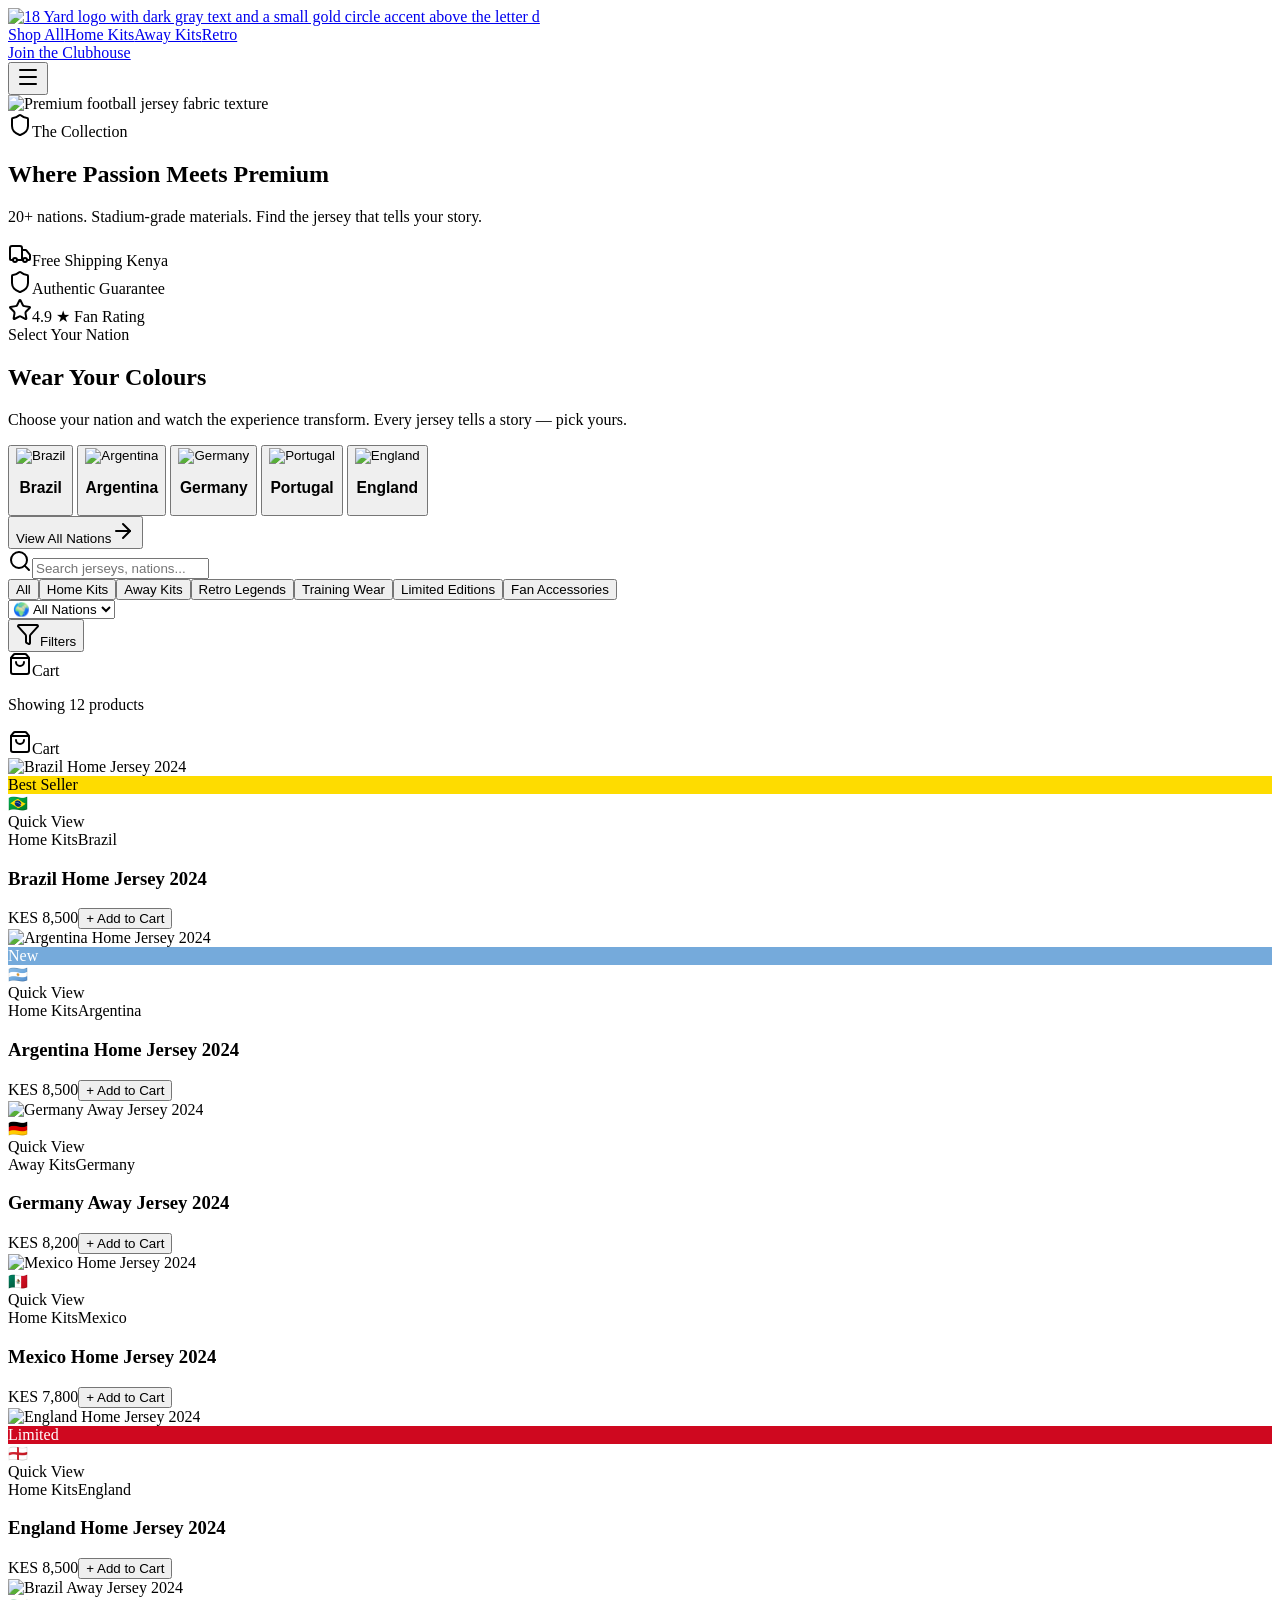
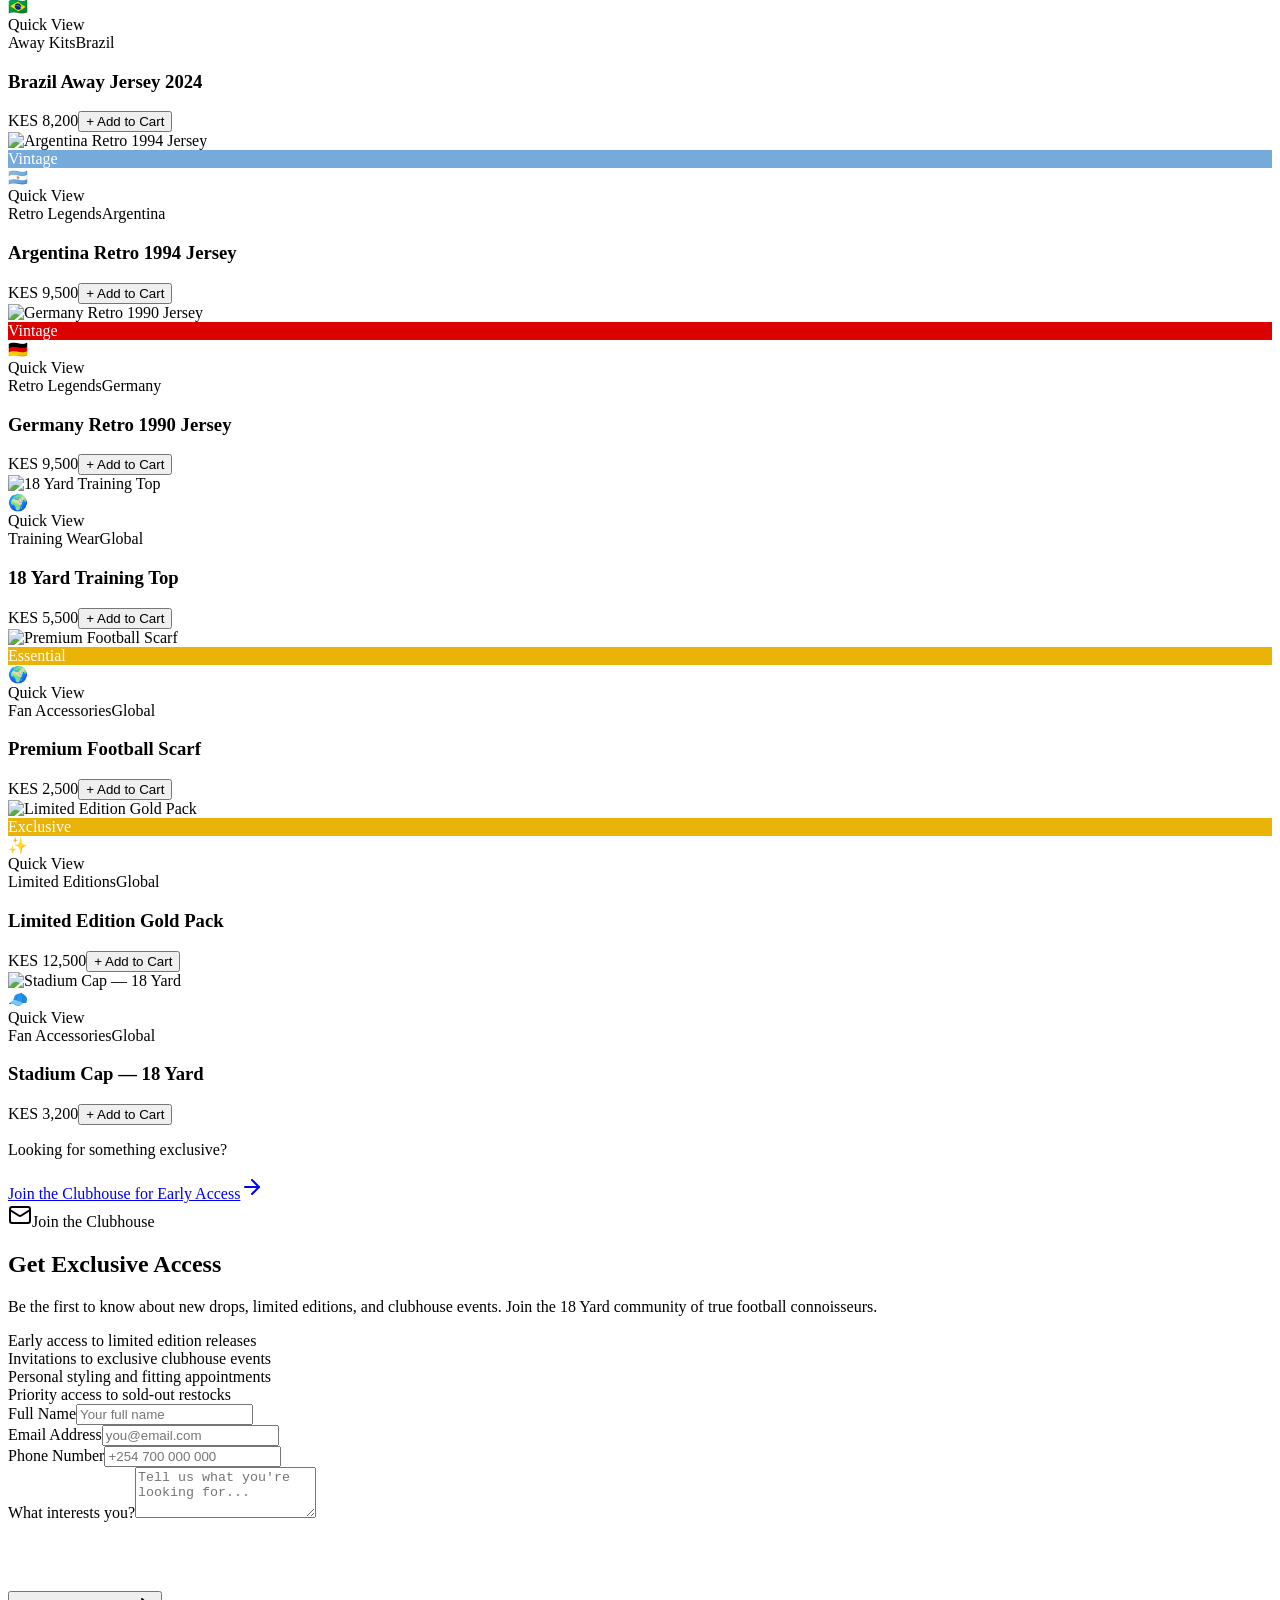
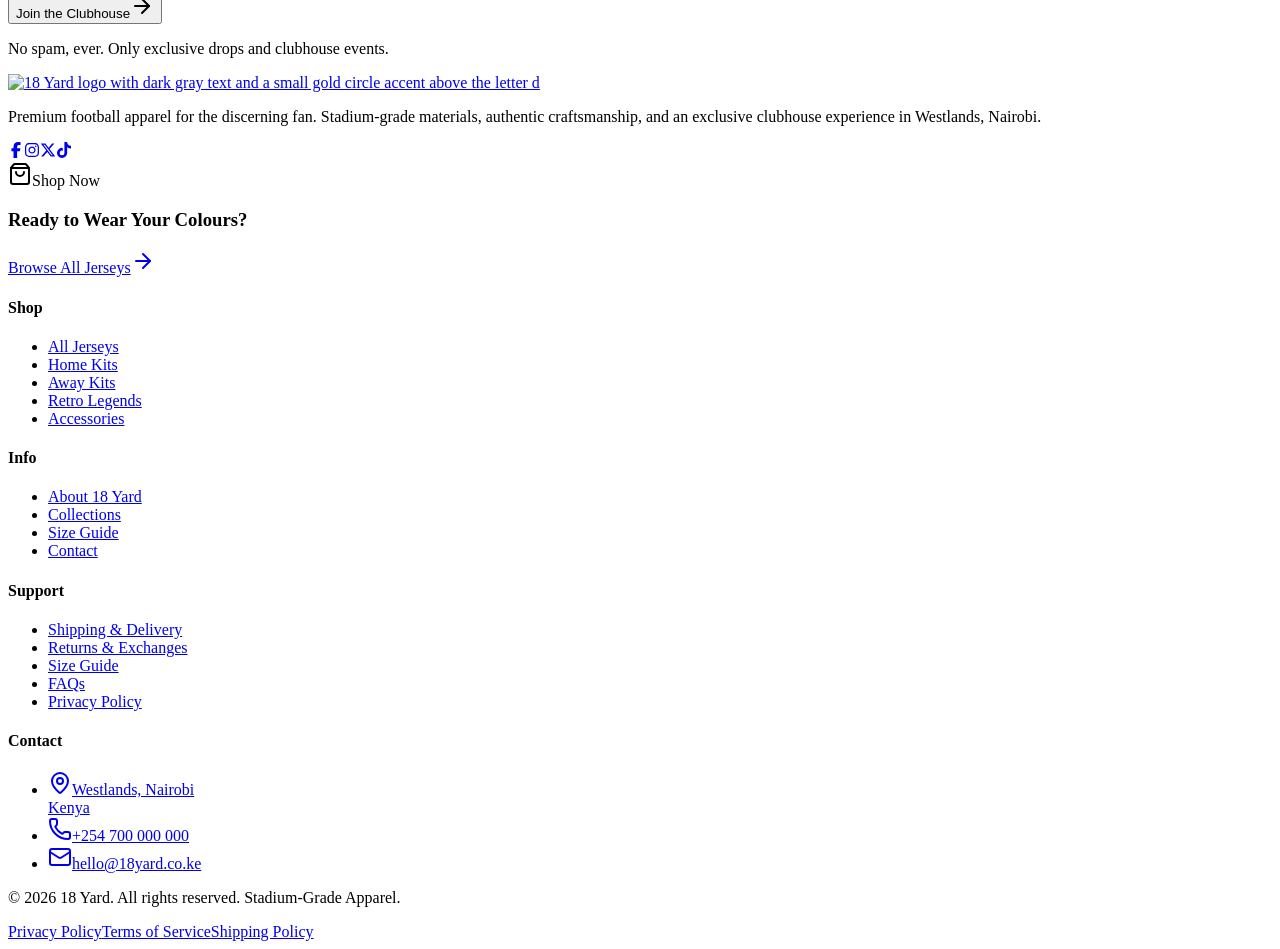
==== 18yard/index.html @ 5a06c88f "Add files via upload" ====
<!DOCTYPE html>
<!-- saved from url=(0047)file:///C:/Users/go.p/Desktop/18yard/index.html -->
<html lang="en"><head><meta http-equiv="Content-Type" content="text/html; charset=UTF-8"><style>body {transition: opacity ease-in 0.2s; } 
body[unresolved] {opacity: 0; display: block; overflow: hidden; position: relative; } 
</style><meta name="viewport" content="width=device-width, initial-scale=1"><link rel="preload" as="image" href="./index_files/6bbcdf45-5d73-416a-b5ce-8cee2daabaf9.jpg"><link rel="preload" as="image" href="./index_files/2212473849.jpg"><link rel="preload" as="image" href="./index_files/2190006083.jpg"><link rel="preload" as="image" href="./index_files/2210543063.jpg"><link rel="preload" as="image" href="./index_files/147248012.jpg"><link rel="preload" as="image" href="./index_files/2275406633.jpg"><link rel="preload" as="image" href="./index_files/2190006083(1).jpg"><link rel="preload" as="image" href="./index_files/2210543063(1).jpg"><link rel="preload" as="image" href="./index_files/147248012(1).jpg"><link rel="preload" as="image" href="./index_files/2275406633(1).jpg"><link rel="preload" as="image" href="./index_files/2205110548.jpg"><link rel="preload" as="image" href="./index_files/2212473849(1).jpg"><link rel="preload" as="image" href="./index_files/2224449430.jpg"><link rel="preload" as="image" href="./index_files/2196752118.jpg"><title>18 Yard — Premium Football Jerseys &amp; Apparel Store</title><meta name="description" content="Shop premium football jerseys from 20+ nations at 18 Yard. Stadium-grade materials, authentic craftsmanship. Home kits, away kits, retro legends, and limited editions."><link rel="preconnect" href="https://fonts.googleapis.com/"><link rel="preconnect" href="https://fonts.gstatic.com/" crossorigin="anonymous"><link rel="icon" type="image/jpeg" href="https://assets.ls-assets.com/uploads/d1596f6d-cf73-41df-8335-5d1502727ff8/6bbcdf45-5d73-416a-b5ce-8cee2daabaf9.jpg?w=160"><link rel="modulepreload" href="https://18-yard.share.landingsite.dev/assets/manifest-e312be80.js"><link rel="modulepreload" href="https://18-yard.share.landingsite.dev/assets/entry.client-mpaM9vh6.js"><link rel="modulepreload" href="https://18-yard.share.landingsite.dev/assets/jsx-runtime-BFnmFciN.js"><link rel="modulepreload" href="https://18-yard.share.landingsite.dev/assets/root-DKfDAIQO.js"><link rel="modulepreload" href="https://18-yard.share.landingsite.dev/assets/x-NcOBHvaT.js"><link rel="modulepreload" href="https://18-yard.share.landingsite.dev/assets/_index-CpiCNZqg.js"><link rel="stylesheet" href="./index_files/root-H63g0YnJ.css"><link rel="stylesheet" href="./index_files/css2"><script id="cf-turnstile-script" src="./index_files/api.js.download" defer="" async=""></script></head><body><div class="flex min-h-screen flex-col"><header class="sticky top-0 z-50 w-full bg-rich-black/90 backdrop-blur-xl border-b border-white/5"><div class="container flex items-center justify-between h-16 lg:h-20"><a class="shrink-0" href="https://18-yard.share.landingsite.dev/" data-discover="true"><img src="./index_files/6bbcdf45-5d73-416a-b5ce-8cee2daabaf9.jpg" alt="18 Yard logo with dark gray text and a small gold circle accent above the letter d" class="h-14 lg:h-16 w-auto invert" style="mix-blend-mode:screen"></a><nav class="hidden lg:flex items-center gap-8"><a href="https://18-yard.share.landingsite.dev/#products" class="text-sm font-medium text-white/70 hover:text-gold transition-colors duration-300 tracking-wide uppercase">Shop All</a><a href="https://18-yard.share.landingsite.dev/#products" class="text-sm font-medium text-white/70 hover:text-gold transition-colors duration-300 tracking-wide uppercase">Home Kits</a><a href="https://18-yard.share.landingsite.dev/#products" class="text-sm font-medium text-white/70 hover:text-gold transition-colors duration-300 tracking-wide uppercase">Away Kits</a><a href="https://18-yard.share.landingsite.dev/#products" class="text-sm font-medium text-white/70 hover:text-gold transition-colors duration-300 tracking-wide uppercase">Retro</a></nav><div class="hidden lg:flex items-center gap-4"><a href="https://18-yard.share.landingsite.dev/#contact" class="inline-flex items-center gap-2 bg-gold hover:bg-gold-light text-rich-black font-bold text-sm px-5 py-2.5 rounded-lg transition-all duration-300 hover:scale-105 uppercase tracking-wider">Join the Clubhouse</a></div><button class="lg:hidden text-white p-2" aria-label="Toggle menu"><svg xmlns="http://www.w3.org/2000/svg" width="24" height="24" viewBox="0 0 24 24" fill="none" stroke="currentColor" stroke-width="2" stroke-linecap="round" stroke-linejoin="round" class="lucide lucide-menu w-6 h-6" aria-hidden="true"><path d="M4 5h16"></path><path d="M4 12h16"></path><path d="M4 19h16"></path></svg></button></div></header><main class="flex-1"><div class="bg-rich-black"><section class="relative py-20 sm:py-28 overflow-hidden"><div class="absolute inset-0 z-0"><img src="./index_files/2212473849.jpg" alt="Premium football jersey fabric texture" class="w-full h-full object-cover"><div class="absolute inset-0 bg-gradient-to-b from-rich-black/95 via-rich-black/70 to-rich-black z-10"></div><div class="absolute top-1/2 left-1/2 -translate-x-1/2 -translate-y-1/2 w-[600px] h-[300px] bg-gold/5 blur-[120px] rounded-full z-10"></div></div><div class="container relative z-20 text-center"><div class="inline-flex items-center gap-2 bg-white/5 border border-gold/30 rounded-full px-4 py-2 mb-6 animate-glow"><svg xmlns="http://www.w3.org/2000/svg" width="24" height="24" viewBox="0 0 24 24" fill="none" stroke="currentColor" stroke-width="2" stroke-linecap="round" stroke-linejoin="round" class="lucide lucide-shield w-4 h-4 text-gold" aria-hidden="true"><path d="M20 13c0 5-3.5 7.5-7.66 8.95a1 1 0 0 1-.67-.01C7.5 20.5 4 18 4 13V6a1 1 0 0 1 1-1c2 0 4.5-1.2 6.24-2.72a1.17 1.17 0 0 1 1.52 0C14.51 3.81 17 5 19 5a1 1 0 0 1 1 1z"></path></svg><span class="text-xs font-medium text-gold uppercase tracking-[0.2em]">The Collection</span></div>

<b><h1 class="font-heading text-5xl sm:text-6xl md:text-7xl lg:text-8xl text-white leading-[0.9] uppercase mb-6">Where Passion Meets <span class="text-gradient-gold">Premium</span></h1></b>


<p class="text-white/50 text-lg max-w-xl mx-auto mb-4 leading-relaxed">20+ nations. Stadium-grade materials. Find the jersey that tells your story.</p><div class="flex flex-wrap justify-center gap-6 mt-8 pt-6 border-t border-white/10"><div class="flex items-center gap-2"><svg xmlns="http://www.w3.org/2000/svg" width="24" height="24" viewBox="0 0 24 24" fill="none" stroke="currentColor" stroke-width="2" stroke-linecap="round" stroke-linejoin="round" class="lucide lucide-truck w-4 h-4 text-gold" aria-hidden="true"><path d="M14 18V6a2 2 0 0 0-2-2H4a2 2 0 0 0-2 2v11a1 1 0 0 0 1 1h2"></path><path d="M15 18H9"></path><path d="M19 18h2a1 1 0 0 0 1-1v-3.65a1 1 0 0 0-.22-.624l-3.48-4.35A1 1 0 0 0 17.52 8H14"></path><circle cx="17" cy="18" r="2"></circle><circle cx="7" cy="18" r="2"></circle></svg><span class="text-sm text-white/40">Free Shipping Kenya</span></div><div class="flex items-center gap-2"><svg xmlns="http://www.w3.org/2000/svg" width="24" height="24" viewBox="0 0 24 24" fill="none" stroke="currentColor" stroke-width="2" stroke-linecap="round" stroke-linejoin="round" class="lucide lucide-shield w-4 h-4 text-gold" aria-hidden="true"><path d="M20 13c0 5-3.5 7.5-7.66 8.95a1 1 0 0 1-.67-.01C7.5 20.5 4 18 4 13V6a1 1 0 0 1 1-1c2 0 4.5-1.2 6.24-2.72a1.17 1.17 0 0 1 1.52 0C14.51 3.81 17 5 19 5a1 1 0 0 1 1 1z"></path></svg><span class="text-sm text-white/40">Authentic Guarantee</span></div><div class="flex items-center gap-2"><svg xmlns="http://www.w3.org/2000/svg" width="24" height="24" viewBox="0 0 24 24" fill="none" stroke="currentColor" stroke-width="2" stroke-linecap="round" stroke-linejoin="round" class="lucide lucide-star w-4 h-4 text-gold" aria-hidden="true"><path d="M11.525 2.295a.53.53 0 0 1 .95 0l2.31 4.679a2.123 2.123 0 0 0 1.595 1.16l5.166.756a.53.53 0 0 1 .294.904l-3.736 3.638a2.123 2.123 0 0 0-.611 1.878l.882 5.14a.53.53 0 0 1-.771.56l-4.618-2.428a2.122 2.122 0 0 0-1.973 0L6.396 21.01a.53.53 0 0 1-.77-.56l.881-5.139a2.122 2.122 0 0 0-.611-1.879L2.16 9.795a.53.53 0 0 1 .294-.906l5.165-.755a2.122 2.122 0 0 0 1.597-1.16z"></path></svg><span class="text-sm text-white/40">4.9 ★ Fan Rating</span></div></div></div></section><section class="relative py-20 sm:py-24 overflow-hidden"><div class="absolute top-1/2 left-1/2 -translate-x-1/2 -translate-y-1/2 w-[600px] h-[400px] bg-gold/3 blur-[140px] rounded-full pointer-events-none"></div><div class="container relative z-10"><div class="text-center max-w-2xl mx-auto mb-14"><div class="inline-flex items-center gap-2 bg-white/5 border border-gold/20 rounded-full px-4 py-1.5 mb-6"><span class="text-xs font-medium text-gold uppercase tracking-[0.2em]">Select Your Nation</span></div>

<b><h2 class="font-heading text-4xl sm:text-5xl md:text-6xl text-white uppercase mb-4 leading-[0.95]">Wear Your <span class="text-gradient-gold">Colours</span></h2></b>

<p class="text-white/50 text-lg leading-relaxed">Choose your nation and watch the experience transform. Every jersey tells a story — pick yours.</p></div>

<div class="grid grid-cols-2 sm:grid-cols-3 lg:grid-cols-5 gap-4 md:gap-6">

<!-- Example for Brazil (Repeat this pattern for the others) -->
<button class="group relative glass-card glass-card-hover p-6 md:p-8 text-center cursor-pointer overflow-hidden">
    <div class="absolute top-0 left-0 right-0 h-1.5 transition-all duration-500" style="background-color:#058700"></div>
    <div class="mb-4 flex justify-center">
        <!-- Using the reliable Flagpedia source -->
        <img src="https://flagcdn.com/w160/br.png" alt="Brazil" class="h-12 w-16 object-cover rounded shadow-md transition-transform duration-500 group-hover:scale-110">
    </div>
    <h3 class="font-heading text-2xl md:text-3xl text-white uppercase tracking-wider mb-1">Brazil</h3>
    <div class="w-2 h-2 rounded-full mx-auto transition-all duration-500 group-hover:scale-150" style="background-color:#058700"></div>
</button>

<!-- Example for Argentina -->
<button class="group relative glass-card glass-card-hover p-6 md:p-8 text-center cursor-pointer overflow-hidden">
    <div class="absolute top-0 left-0 right-0 h-1.5 transition-all duration-500" style="background-color:#75AADB"></div>
    <div class="mb-4 flex justify-center">
        <img src="https://flagcdn.com/w160/ar.png" alt="Argentina" class="h-12 w-16 object-cover rounded shadow-md transition-transform duration-500 group-hover:scale-110">
    </div>
    <h3 class="font-heading text-2xl md:text-3xl text-white uppercase tracking-wider mb-1">Argentina</h3>
    <div class="w-2 h-2 rounded-full mx-auto transition-all duration-500 group-hover:scale-150" style="background-color:#75AADB"></div>
</button>

<!-- Example for Germany -->
<button class="group relative glass-card glass-card-hover p-6 md:p-8 text-center cursor-pointer overflow-hidden">
    <div class="absolute top-0 left-0 right-0 h-1.5 transition-all duration-500" style="background-color:#ddce00"></div>
    <div class="mb-4 flex justify-center">
        <img src="https://flagcdn.com/w160/de.png" alt="Germany" class="h-12 w-16 object-cover rounded shadow-md transition-transform duration-500 group-hover:scale-110">
    </div>
    <h3 class="font-heading text-2xl md:text-3xl text-white uppercase tracking-wider mb-1">Germany</h3>
    <div class="w-2 h-2 rounded-full mx-auto transition-all duration-500 group-hover:scale-150" style="background-color:#ddce00"></div>
</button>

<!-- Example for Portugal -->
<button class="group relative glass-card glass-card-hover p-6 md:p-8 text-center cursor-pointer overflow-hidden">
    <div class="absolute top-0 left-0 right-0 h-1.5 transition-all duration-500" style="background-color:#DD0000"></div>
    <div class="mb-4 flex justify-center">
        <img src="https://flagcdn.com/w160/pt.png" alt="Portugal" class="h-12 w-16 object-cover rounded shadow-md transition-transform duration-500 group-hover:scale-110">
    </div>
    <h3 class="font-heading text-2xl md:text-3xl text-white uppercase tracking-wider mb-1">Portugal</h3>
    <div class="w-2 h-2 rounded-full mx-auto transition-all duration-500 group-hover:scale-150" style="background-color:#DD0000"></div>
</button>

<!-- Example for England -->
<button class="group relative glass-card glass-card-hover p-6 md:p-8 text-center cursor-pointer overflow-hidden">
    <div class="absolute top-0 left-0 right-0 h-1.5 transition-all duration-500" style="background-color:#010378"></div>
    <div class="mb-4 flex justify-center">
        <img src="https://flagcdn.com/w160/gb.png" alt="England" class="h-12 w-16 object-cover rounded shadow-md transition-transform duration-500 group-hover:scale-110">
    </div>
    <h3 class="font-heading text-2xl md:text-3xl text-white uppercase tracking-wider mb-1">England</h3>
    <div class="w-2 h-2 rounded-full mx-auto transition-all duration-500 group-hover:scale-150" style="background-color:#010378"></div>
</button>


</div><div class="text-center mt-10">

<button class="inline-flex items-center gap-2 text-gold hover:text-gold-light font-semibold text-sm uppercase tracking-wider transition-colors duration-300 group">View All Nations<svg xmlns="http://www.w3.org/2000/svg" width="24" height="24" viewBox="0 0 24 24" fill="none" stroke="currentColor" stroke-width="2" stroke-linecap="round" stroke-linejoin="round" class="lucide lucide-arrow-right w-4 h-4 transition-transform duration-300 group-hover:translate-x-1" aria-hidden="true">
<path d="M5 12h14">


</path><path d="m12 5 7 7-7 7"></path></svg></button></div></div></section><section class="py-0"><div class="container"><div class="glass-card p-4 md:p-6 -mt-10 relative z-20"><div class="flex flex-col lg:flex-row gap-4 items-start lg:items-center"><div class="relative flex-1 w-full"><svg xmlns="http://www.w3.org/2000/svg" width="24" height="24" viewBox="0 0 24 24" fill="none" stroke="currentColor" stroke-width="2" stroke-linecap="round" stroke-linejoin="round" class="lucide lucide-search absolute left-4 top-1/2 -translate-y-1/2 w-5 h-5 text-white/30" aria-hidden="true"><path d="m21 21-4.34-4.34"></path><circle cx="11" cy="11" r="8"></circle></svg><input type="text" placeholder="Search jerseys, nations..." class="w-full bg-white/5 border border-white/10 rounded-lg pl-12 pr-4 py-3.5 text-white placeholder:text-white/30 focus:outline-none focus:border-gold/50 focus:ring-1 focus:ring-gold/20 transition-all duration-300" value=""></div><div class="hidden lg:flex items-center gap-3"><button class="text-xs font-medium px-4 py-2 rounded-full transition-all duration-300 uppercase tracking-wider whitespace-nowrap bg-gold text-rich-black">All</button><button class="text-xs font-medium px-4 py-2 rounded-full transition-all duration-300 uppercase tracking-wider whitespace-nowrap bg-white/5 text-white/50 hover:text-white hover:bg-white/10 border border-white/10">Home Kits</button><button class="text-xs font-medium px-4 py-2 rounded-full transition-all duration-300 uppercase tracking-wider whitespace-nowrap bg-white/5 text-white/50 hover:text-white hover:bg-white/10 border border-white/10">Away Kits</button><button class="text-xs font-medium px-4 py-2 rounded-full transition-all duration-300 uppercase tracking-wider whitespace-nowrap bg-white/5 text-white/50 hover:text-white hover:bg-white/10 border border-white/10">Retro Legends</button><button class="text-xs font-medium px-4 py-2 rounded-full transition-all duration-300 uppercase tracking-wider whitespace-nowrap bg-white/5 text-white/50 hover:text-white hover:bg-white/10 border border-white/10">Training Wear</button><button class="text-xs font-medium px-4 py-2 rounded-full transition-all duration-300 uppercase tracking-wider whitespace-nowrap bg-white/5 text-white/50 hover:text-white hover:bg-white/10 border border-white/10">Limited Editions</button><button class="text-xs font-medium px-4 py-2 rounded-full transition-all duration-300 uppercase tracking-wider whitespace-nowrap bg-white/5 text-white/50 hover:text-white hover:bg-white/10 border border-white/10">Fan Accessories</button></div><div class="hidden lg:flex items-center gap-2"><select class="bg-white/5 border border-white/10 rounded-lg px-4 py-3 text-white text-sm focus:outline-none focus:border-gold/50 appearance-none cursor-pointer"><option value="All" class="bg-rich-black text-white" selected="">🌍 All Nations</option><option value="Brazil" class="bg-rich-black text-white">Brazil</option><option value="Argentina" class="bg-rich-black text-white">Argentina</option><option value="Germany" class="bg-rich-black text-white">Germany</option><option value="Mexico" class="bg-rich-black text-white">Mexico</option><option value="England" class="bg-rich-black text-white">England</option><option value="Global" class="bg-rich-black text-white">Global</option></select></div><div class="flex lg:hidden items-center gap-3 w-full"><button class="flex items-center gap-2 bg-white/5 border border-white/10 rounded-lg px-4 py-3 text-white text-sm"><svg xmlns="http://www.w3.org/2000/svg" width="24" height="24" viewBox="0 0 24 24" fill="none" stroke="currentColor" stroke-width="2" stroke-linecap="round" stroke-linejoin="round" class="lucide lucide-funnel w-4 h-4" aria-hidden="true"><path d="M10 20a1 1 0 0 0 .553.895l2 1A1 1 0 0 0 14 21v-7a2 2 0 0 1 .517-1.341L21.74 4.67A1 1 0 0 0 21 3H3a1 1 0 0 0-.742 1.67l7.225 7.989A2 2 0 0 1 10 14z"></path></svg>Filters</button><div class="flex items-center gap-2 bg-white/5 border border-white/10 rounded-lg px-4 py-3 text-white text-sm relative ml-auto"><svg xmlns="http://www.w3.org/2000/svg" width="24" height="24" viewBox="0 0 24 24" fill="none" stroke="currentColor" stroke-width="2" stroke-linecap="round" stroke-linejoin="round" class="lucide lucide-shopping-bag w-4 h-4" aria-hidden="true"><path d="M16 10a4 4 0 0 1-8 0"></path><path d="M3.103 6.034h17.794"></path><path d="M3.4 5.467a2 2 0 0 0-.4 1.2V20a2 2 0 0 0 2 2h14a2 2 0 0 0 2-2V6.667a2 2 0 0 0-.4-1.2l-2-2.667A2 2 0 0 0 17 2H7a2 2 0 0 0-1.6.8z"></path></svg><span>Cart</span></div></div></div></div></div></section><section id="products" class="py-12 sm:py-16"><div class="container"><div class="flex items-center justify-between mb-8"><p class="text-white/40 text-sm">Showing <span class="text-white">12</span> products</p><div class="hidden lg:flex items-center gap-2"><svg xmlns="http://www.w3.org/2000/svg" width="24" height="24" viewBox="0 0 24 24" fill="none" stroke="currentColor" stroke-width="2" stroke-linecap="round" stroke-linejoin="round" class="lucide lucide-shopping-bag w-4 h-4 text-white/40" aria-hidden="true"><path d="M16 10a4 4 0 0 1-8 0"></path><path d="M3.103 6.034h17.794"></path><path d="M3.4 5.467a2 2 0 0 0-.4 1.2V20a2 2 0 0 0 2 2h14a2 2 0 0 0 2-2V6.667a2 2 0 0 0-.4-1.2l-2-2.667A2 2 0 0 0 17 2H7a2 2 0 0 0-1.6.8z"></path></svg><span class="text-sm text-white/40">Cart</span></div></div><div class="grid grid-cols-1 sm:grid-cols-2 lg:grid-cols-3 xl:grid-cols-4 gap-5 lg:gap-6"><div class="glass-card glass-card-hover overflow-hidden group cursor-pointer"><div class="relative aspect-[3/4] overflow-hidden"><img src="./index_files/2190006083(1).jpg" alt="Brazil Home Jersey 2024" class="w-full h-full object-cover transition-transform duration-700 group-hover:scale-110"><div class="absolute inset-0 bg-gradient-to-t from-rich-black via-transparent to-transparent opacity-60"></div><div class="absolute top-3 left-3 px-3 py-1 rounded-full text-xs font-bold uppercase tracking-wider" style="background-color:#FEDC00;color:#000">Best Seller</div><div class="absolute top-3 right-3 text-2xl drop-shadow-lg">🇧🇷</div><div class="absolute inset-0 flex items-end justify-center pb-4 opacity-0 group-hover:opacity-100 transition-opacity duration-300"><span class="bg-gold text-rich-black font-bold text-xs px-6 py-2.5 rounded-lg uppercase tracking-wider hover:bg-gold-light transition-colors">Quick View</span></div></div><div class="p-5"><div class="flex items-center justify-between mb-2"><span class="text-xs text-white/30 uppercase tracking-wider">Home Kits</span><span class="text-xs text-white/30">Brazil</span></div><h3 class="font-heading text-xl text-white uppercase tracking-wider mb-1 group-hover:text-gold transition-colors duration-300">Brazil Home Jersey 2024</h3><div class="flex items-center justify-between mt-3"><span class="text-gold font-bold text-lg">KES <!-- -->8,500</span><button class="text-xs font-bold text-white/50 hover:text-gold uppercase tracking-wider transition-colors duration-300">+ Add to Cart</button></div></div></div><div class="glass-card glass-card-hover overflow-hidden group cursor-pointer"><div class="relative aspect-[3/4] overflow-hidden"><img src="./index_files/2210543063(1).jpg" alt="Argentina Home Jersey 2024" class="w-full h-full object-cover transition-transform duration-700 group-hover:scale-110"><div class="absolute inset-0 bg-gradient-to-t from-rich-black via-transparent to-transparent opacity-60"></div><div class="absolute top-3 left-3 px-3 py-1 rounded-full text-xs font-bold uppercase tracking-wider" style="background-color:#75AADB;color:#fff">New</div><div class="absolute top-3 right-3 text-2xl drop-shadow-lg">🇦🇷</div><div class="absolute inset-0 flex items-end justify-center pb-4 opacity-0 group-hover:opacity-100 transition-opacity duration-300"><span class="bg-gold text-rich-black font-bold text-xs px-6 py-2.5 rounded-lg uppercase tracking-wider hover:bg-gold-light transition-colors">Quick View</span></div></div><div class="p-5"><div class="flex items-center justify-between mb-2"><span class="text-xs text-white/30 uppercase tracking-wider">Home Kits</span><span class="text-xs text-white/30">Argentina</span></div><h3 class="font-heading text-xl text-white uppercase tracking-wider mb-1 group-hover:text-gold transition-colors duration-300">Argentina Home Jersey 2024</h3><div class="flex items-center justify-between mt-3"><span class="text-gold font-bold text-lg">KES <!-- -->8,500</span><button class="text-xs font-bold text-white/50 hover:text-gold uppercase tracking-wider transition-colors duration-300">+ Add to Cart</button></div></div></div><div class="glass-card glass-card-hover overflow-hidden group cursor-pointer"><div class="relative aspect-[3/4] overflow-hidden"><img src="./index_files/147248012(1).jpg" alt="Germany Away Jersey 2024" class="w-full h-full object-cover transition-transform duration-700 group-hover:scale-110"><div class="absolute inset-0 bg-gradient-to-t from-rich-black via-transparent to-transparent opacity-60"></div><div class="absolute top-3 right-3 text-2xl drop-shadow-lg">🇩🇪</div><div class="absolute inset-0 flex items-end justify-center pb-4 opacity-0 group-hover:opacity-100 transition-opacity duration-300"><span class="bg-gold text-rich-black font-bold text-xs px-6 py-2.5 rounded-lg uppercase tracking-wider hover:bg-gold-light transition-colors">Quick View</span></div></div><div class="p-5"><div class="flex items-center justify-between mb-2"><span class="text-xs text-white/30 uppercase tracking-wider">Away Kits</span><span class="text-xs text-white/30">Germany</span></div><h3 class="font-heading text-xl text-white uppercase tracking-wider mb-1 group-hover:text-gold transition-colors duration-300">Germany Away Jersey 2024</h3><div class="flex items-center justify-between mt-3"><span class="text-gold font-bold text-lg">KES <!-- -->8,200</span><button class="text-xs font-bold text-white/50 hover:text-gold uppercase tracking-wider transition-colors duration-300">+ Add to Cart</button></div></div></div><div class="glass-card glass-card-hover overflow-hidden group cursor-pointer"><div class="relative aspect-[3/4] overflow-hidden"><img src="./index_files/2275406633(1).jpg" alt="Mexico Home Jersey 2024" class="w-full h-full object-cover transition-transform duration-700 group-hover:scale-110"><div class="absolute inset-0 bg-gradient-to-t from-rich-black via-transparent to-transparent opacity-60"></div><div class="absolute top-3 right-3 text-2xl drop-shadow-lg">🇲🇽</div><div class="absolute inset-0 flex items-end justify-center pb-4 opacity-0 group-hover:opacity-100 transition-opacity duration-300"><span class="bg-gold text-rich-black font-bold text-xs px-6 py-2.5 rounded-lg uppercase tracking-wider hover:bg-gold-light transition-colors">Quick View</span></div></div><div class="p-5"><div class="flex items-center justify-between mb-2"><span class="text-xs text-white/30 uppercase tracking-wider">Home Kits</span><span class="text-xs text-white/30">Mexico</span></div><h3 class="font-heading text-xl text-white uppercase tracking-wider mb-1 group-hover:text-gold transition-colors duration-300">Mexico Home Jersey 2024</h3><div class="flex items-center justify-between mt-3"><span class="text-gold font-bold text-lg">KES <!-- -->7,800</span><button class="text-xs font-bold text-white/50 hover:text-gold uppercase tracking-wider transition-colors duration-300">+ Add to Cart</button></div></div></div><div class="glass-card glass-card-hover overflow-hidden group cursor-pointer"><div class="relative aspect-[3/4] overflow-hidden"><img src="./index_files/2190006083(1).jpg" alt="England Home Jersey 2024" class="w-full h-full object-cover transition-transform duration-700 group-hover:scale-110"><div class="absolute inset-0 bg-gradient-to-t from-rich-black via-transparent to-transparent opacity-60"></div><div class="absolute top-3 left-3 px-3 py-1 rounded-full text-xs font-bold uppercase tracking-wider" style="background-color:#CF081F;color:#fff">Limited</div><div class="absolute top-3 right-3 text-2xl drop-shadow-lg">🏴󠁧󠁢󠁥󠁮󠁧󠁿</div><div class="absolute inset-0 flex items-end justify-center pb-4 opacity-0 group-hover:opacity-100 transition-opacity duration-300"><span class="bg-gold text-rich-black font-bold text-xs px-6 py-2.5 rounded-lg uppercase tracking-wider hover:bg-gold-light transition-colors">Quick View</span></div></div><div class="p-5"><div class="flex items-center justify-between mb-2"><span class="text-xs text-white/30 uppercase tracking-wider">Home Kits</span><span class="text-xs text-white/30">England</span></div><h3 class="font-heading text-xl text-white uppercase tracking-wider mb-1 group-hover:text-gold transition-colors duration-300">England Home Jersey 2024</h3><div class="flex items-center justify-between mt-3"><span class="text-gold font-bold text-lg">KES <!-- -->8,500</span><button class="text-xs font-bold text-white/50 hover:text-gold uppercase tracking-wider transition-colors duration-300">+ Add to Cart</button></div></div></div><div class="glass-card glass-card-hover overflow-hidden group cursor-pointer"><div class="relative aspect-[3/4] overflow-hidden"><img src="./index_files/2205110548.jpg" alt="Brazil Away Jersey 2024" class="w-full h-full object-cover transition-transform duration-700 group-hover:scale-110"><div class="absolute inset-0 bg-gradient-to-t from-rich-black via-transparent to-transparent opacity-60"></div><div class="absolute top-3 right-3 text-2xl drop-shadow-lg">🇧🇷</div><div class="absolute inset-0 flex items-end justify-center pb-4 opacity-0 group-hover:opacity-100 transition-opacity duration-300"><span class="bg-gold text-rich-black font-bold text-xs px-6 py-2.5 rounded-lg uppercase tracking-wider hover:bg-gold-light transition-colors">Quick View</span></div></div><div class="p-5"><div class="flex items-center justify-between mb-2"><span class="text-xs text-white/30 uppercase tracking-wider">Away Kits</span><span class="text-xs text-white/30">Brazil</span></div><h3 class="font-heading text-xl text-white uppercase tracking-wider mb-1 group-hover:text-gold transition-colors duration-300">Brazil Away Jersey 2024</h3><div class="flex items-center justify-between mt-3"><span class="text-gold font-bold text-lg">KES <!-- -->8,200</span><button class="text-xs font-bold text-white/50 hover:text-gold uppercase tracking-wider transition-colors duration-300">+ Add to Cart</button></div></div></div><div class="glass-card glass-card-hover overflow-hidden group cursor-pointer"><div class="relative aspect-[3/4] overflow-hidden"><img src="./index_files/2212473849(1).jpg" alt="Argentina Retro 1994 Jersey" class="w-full h-full object-cover transition-transform duration-700 group-hover:scale-110"><div class="absolute inset-0 bg-gradient-to-t from-rich-black via-transparent to-transparent opacity-60"></div><div class="absolute top-3 left-3 px-3 py-1 rounded-full text-xs font-bold uppercase tracking-wider" style="background-color:#75AADB;color:#fff">Vintage</div><div class="absolute top-3 right-3 text-2xl drop-shadow-lg">🇦🇷</div><div class="absolute inset-0 flex items-end justify-center pb-4 opacity-0 group-hover:opacity-100 transition-opacity duration-300"><span class="bg-gold text-rich-black font-bold text-xs px-6 py-2.5 rounded-lg uppercase tracking-wider hover:bg-gold-light transition-colors">Quick View</span></div></div><div class="p-5"><div class="flex items-center justify-between mb-2"><span class="text-xs text-white/30 uppercase tracking-wider">Retro Legends</span><span class="text-xs text-white/30">Argentina</span></div><h3 class="font-heading text-xl text-white uppercase tracking-wider mb-1 group-hover:text-gold transition-colors duration-300">Argentina Retro 1994 Jersey</h3><div class="flex items-center justify-between mt-3"><span class="text-gold font-bold text-lg">KES <!-- -->9,500</span><button class="text-xs font-bold text-white/50 hover:text-gold uppercase tracking-wider transition-colors duration-300">+ Add to Cart</button></div></div></div><div class="glass-card glass-card-hover overflow-hidden group cursor-pointer"><div class="relative aspect-[3/4] overflow-hidden"><img src="./index_files/2212473849(1).jpg" alt="Germany Retro 1990 Jersey" class="w-full h-full object-cover transition-transform duration-700 group-hover:scale-110"><div class="absolute inset-0 bg-gradient-to-t from-rich-black via-transparent to-transparent opacity-60"></div><div class="absolute top-3 left-3 px-3 py-1 rounded-full text-xs font-bold uppercase tracking-wider" style="background-color:#DD0000;color:#fff">Vintage</div><div class="absolute top-3 right-3 text-2xl drop-shadow-lg">🇩🇪</div><div class="absolute inset-0 flex items-end justify-center pb-4 opacity-0 group-hover:opacity-100 transition-opacity duration-300"><span class="bg-gold text-rich-black font-bold text-xs px-6 py-2.5 rounded-lg uppercase tracking-wider hover:bg-gold-light transition-colors">Quick View</span></div></div><div class="p-5"><div class="flex items-center justify-between mb-2"><span class="text-xs text-white/30 uppercase tracking-wider">Retro Legends</span><span class="text-xs text-white/30">Germany</span></div><h3 class="font-heading text-xl text-white uppercase tracking-wider mb-1 group-hover:text-gold transition-colors duration-300">Germany Retro 1990 Jersey</h3><div class="flex items-center justify-between mt-3"><span class="text-gold font-bold text-lg">KES <!-- -->9,500</span><button class="text-xs font-bold text-white/50 hover:text-gold uppercase tracking-wider transition-colors duration-300">+ Add to Cart</button></div></div></div><div class="glass-card glass-card-hover overflow-hidden group cursor-pointer"><div class="relative aspect-[3/4] overflow-hidden"><img src="./index_files/2224449430.jpg" alt="18 Yard Training Top" class="w-full h-full object-cover transition-transform duration-700 group-hover:scale-110"><div class="absolute inset-0 bg-gradient-to-t from-rich-black via-transparent to-transparent opacity-60"></div><div class="absolute top-3 right-3 text-2xl drop-shadow-lg">🌍</div><div class="absolute inset-0 flex items-end justify-center pb-4 opacity-0 group-hover:opacity-100 transition-opacity duration-300"><span class="bg-gold text-rich-black font-bold text-xs px-6 py-2.5 rounded-lg uppercase tracking-wider hover:bg-gold-light transition-colors">Quick View</span></div></div><div class="p-5"><div class="flex items-center justify-between mb-2"><span class="text-xs text-white/30 uppercase tracking-wider">Training Wear</span><span class="text-xs text-white/30">Global</span></div><h3 class="font-heading text-xl text-white uppercase tracking-wider mb-1 group-hover:text-gold transition-colors duration-300">18 Yard Training Top</h3><div class="flex items-center justify-between mt-3"><span class="text-gold font-bold text-lg">KES <!-- -->5,500</span><button class="text-xs font-bold text-white/50 hover:text-gold uppercase tracking-wider transition-colors duration-300">+ Add to Cart</button></div></div></div><div class="glass-card glass-card-hover overflow-hidden group cursor-pointer"><div class="relative aspect-[3/4] overflow-hidden"><img src="./index_files/2196752118.jpg" alt="Premium Football Scarf" class="w-full h-full object-cover transition-transform duration-700 group-hover:scale-110"><div class="absolute inset-0 bg-gradient-to-t from-rich-black via-transparent to-transparent opacity-60"></div><div class="absolute top-3 left-3 px-3 py-1 rounded-full text-xs font-bold uppercase tracking-wider" style="background-color:#EAB308;color:#fff">Essential</div><div class="absolute top-3 right-3 text-2xl drop-shadow-lg">🌍</div><div class="absolute inset-0 flex items-end justify-center pb-4 opacity-0 group-hover:opacity-100 transition-opacity duration-300"><span class="bg-gold text-rich-black font-bold text-xs px-6 py-2.5 rounded-lg uppercase tracking-wider hover:bg-gold-light transition-colors">Quick View</span></div></div><div class="p-5"><div class="flex items-center justify-between mb-2"><span class="text-xs text-white/30 uppercase tracking-wider">Fan Accessories</span><span class="text-xs text-white/30">Global</span></div><h3 class="font-heading text-xl text-white uppercase tracking-wider mb-1 group-hover:text-gold transition-colors duration-300">Premium Football Scarf</h3><div class="flex items-center justify-between mt-3"><span class="text-gold font-bold text-lg">KES <!-- -->2,500</span><button class="text-xs font-bold text-white/50 hover:text-gold uppercase tracking-wider transition-colors duration-300">+ Add to Cart</button></div></div></div><div class="glass-card glass-card-hover overflow-hidden group cursor-pointer"><div class="relative aspect-[3/4] overflow-hidden"><img src="./index_files/2212473849(1).jpg" alt="Limited Edition Gold Pack" class="w-full h-full object-cover transition-transform duration-700 group-hover:scale-110"><div class="absolute inset-0 bg-gradient-to-t from-rich-black via-transparent to-transparent opacity-60"></div><div class="absolute top-3 left-3 px-3 py-1 rounded-full text-xs font-bold uppercase tracking-wider" style="background-color:#EAB308;color:#fff">Exclusive</div><div class="absolute top-3 right-3 text-2xl drop-shadow-lg">✨</div><div class="absolute inset-0 flex items-end justify-center pb-4 opacity-0 group-hover:opacity-100 transition-opacity duration-300"><span class="bg-gold text-rich-black font-bold text-xs px-6 py-2.5 rounded-lg uppercase tracking-wider hover:bg-gold-light transition-colors">Quick View</span></div></div><div class="p-5"><div class="flex items-center justify-between mb-2"><span class="text-xs text-white/30 uppercase tracking-wider">Limited Editions</span><span class="text-xs text-white/30">Global</span></div><h3 class="font-heading text-xl text-white uppercase tracking-wider mb-1 group-hover:text-gold transition-colors duration-300">Limited Edition Gold Pack</h3><div class="flex items-center justify-between mt-3"><span class="text-gold font-bold text-lg">KES <!-- -->12,500</span><button class="text-xs font-bold text-white/50 hover:text-gold uppercase tracking-wider transition-colors duration-300">+ Add to Cart</button></div></div></div><div class="glass-card glass-card-hover overflow-hidden group cursor-pointer"><div class="relative aspect-[3/4] overflow-hidden"><img src="./index_files/2224449430.jpg" alt="Stadium Cap — 18 Yard" class="w-full h-full object-cover transition-transform duration-700 group-hover:scale-110"><div class="absolute inset-0 bg-gradient-to-t from-rich-black via-transparent to-transparent opacity-60"></div><div class="absolute top-3 right-3 text-2xl drop-shadow-lg">🧢</div><div class="absolute inset-0 flex items-end justify-center pb-4 opacity-0 group-hover:opacity-100 transition-opacity duration-300"><span class="bg-gold text-rich-black font-bold text-xs px-6 py-2.5 rounded-lg uppercase tracking-wider hover:bg-gold-light transition-colors">Quick View</span></div></div><div class="p-5"><div class="flex items-center justify-between mb-2"><span class="text-xs text-white/30 uppercase tracking-wider">Fan Accessories</span><span class="text-xs text-white/30">Global</span></div><h3 class="font-heading text-xl text-white uppercase tracking-wider mb-1 group-hover:text-gold transition-colors duration-300">Stadium Cap — 18 Yard</h3><div class="flex items-center justify-between mt-3"><span class="text-gold font-bold text-lg">KES <!-- -->3,200</span><button class="text-xs font-bold text-white/50 hover:text-gold uppercase tracking-wider transition-colors duration-300">+ Add to Cart</button></div></div></div></div><div class="text-center mt-16"><p class="text-white/20 text-sm mb-4">Looking for something exclusive?</p><a href="https://18-yard.share.landingsite.dev/#contact" class="inline-flex items-center gap-2 bg-white/5 hover:bg-white/10 border border-white/20 hover:border-gold/50 text-white font-semibold text-sm px-8 py-4 rounded-lg transition-all duration-300 uppercase tracking-wider group">Join the Clubhouse for Early Access<svg xmlns="http://www.w3.org/2000/svg" width="24" height="24" viewBox="0 0 24 24" fill="none" stroke="currentColor" stroke-width="2" stroke-linecap="round" stroke-linejoin="round" class="lucide lucide-arrow-right w-4 h-4 transition-transform duration-300 group-hover:translate-x-1" aria-hidden="true"><path d="M5 12h14"></path><path d="m12 5 7 7-7 7"></path></svg></a></div></div></section><section id="contact" class="relative py-20 sm:py-28 bg-charcoal overflow-hidden"><div class="absolute top-0 right-0 w-[400px] h-[400px] bg-gold/3 blur-[120px] rounded-full"></div><div class="container relative z-10"><div class="grid grid-cols-1 lg:grid-cols-2 gap-12 lg:gap-20"><div><div class="inline-flex items-center gap-2 bg-white/5 border border-gold/20 rounded-full px-4 py-1.5 mb-6"><svg xmlns="http://www.w3.org/2000/svg" width="24" height="24" viewBox="0 0 24 24" fill="none" stroke="currentColor" stroke-width="2" stroke-linecap="round" stroke-linejoin="round" class="lucide lucide-mail w-4 h-4 text-gold" aria-hidden="true"><path d="m22 7-8.991 5.727a2 2 0 0 1-2.009 0L2 7"></path><rect x="2" y="4" width="20" height="16" rx="2"></rect></svg><span class="text-xs font-medium text-gold uppercase tracking-[0.2em]">Join the Clubhouse</span></div><h2 class="font-heading text-4xl sm:text-5xl md:text-6xl text-white uppercase mb-6">Get <span class="text-gradient-gold">Exclusive</span> Access</h2><p class="text-white/50 text-lg leading-relaxed mb-8">Be the first to know about new drops, limited editions, and clubhouse events. Join the 18 Yard community of true football connoisseurs.</p><div class="space-y-4"><div class="flex items-center gap-3"><div class="shrink-0 w-5 h-5 rounded-full bg-gold/10 border border-gold/30 flex items-center justify-center"><div class="w-1.5 h-1.5 rounded-full bg-gold"></div></div><span class="text-white/50">Early access to limited edition releases</span></div><div class="flex items-center gap-3"><div class="shrink-0 w-5 h-5 rounded-full bg-gold/10 border border-gold/30 flex items-center justify-center"><div class="w-1.5 h-1.5 rounded-full bg-gold"></div></div><span class="text-white/50">Invitations to exclusive clubhouse events</span></div><div class="flex items-center gap-3"><div class="shrink-0 w-5 h-5 rounded-full bg-gold/10 border border-gold/30 flex items-center justify-center"><div class="w-1.5 h-1.5 rounded-full bg-gold"></div></div><span class="text-white/50">Personal styling and fitting appointments</span></div><div class="flex items-center gap-3"><div class="shrink-0 w-5 h-5 rounded-full bg-gold/10 border border-gold/30 flex items-center justify-center"><div class="w-1.5 h-1.5 rounded-full bg-gold"></div></div><span class="text-white/50">Priority access to sold-out restocks</span></div></div></div><form class="glass-card p-8 md:p-10 space-y-6"><div><label for="name" class="block text-sm font-medium text-white/70 mb-2 uppercase tracking-wider">Full Name</label><input id="name" type="text" required="" placeholder="Your full name" class="w-full bg-white/5 border border-white/10 rounded-lg px-4 py-3 text-white placeholder:text-white/30 focus:outline-none focus:border-gold/50 focus:ring-1 focus:ring-gold/20 transition-all duration-300" name="name"></div><div><label for="email" class="block text-sm font-medium text-white/70 mb-2 uppercase tracking-wider">Email Address</label><input id="email" type="email" required="" placeholder="you@email.com" class="w-full bg-white/5 border border-white/10 rounded-lg px-4 py-3 text-white placeholder:text-white/30 focus:outline-none focus:border-gold/50 focus:ring-1 focus:ring-gold/20 transition-all duration-300" name="email"></div><div><label for="phone" class="block text-sm font-medium text-white/70 mb-2 uppercase tracking-wider">Phone Number</label><input id="phone" type="tel" placeholder="+254 700 000 000" class="w-full bg-white/5 border border-white/10 rounded-lg px-4 py-3 text-white placeholder:text-white/30 focus:outline-none focus:border-gold/50 focus:ring-1 focus:ring-gold/20 transition-all duration-300" name="phone"></div><div><label for="message" class="block text-sm font-medium text-white/70 mb-2 uppercase tracking-wider">What interests you?</label><textarea id="message" name="message" rows="3" placeholder="Tell us what you&#39;re looking for..." class="w-full bg-white/5 border border-white/10 rounded-lg px-4 py-3 text-white placeholder:text-white/30 focus:outline-none focus:border-gold/50 focus:ring-1 focus:ring-gold/20 transition-all duration-300 resize-none"></textarea></div><div><div id="cf-turnstile"><div><template shadowrootmode="closed"><iframe src="https://challenges.cloudflare.com/cdn-cgi/challenge-platform/h/b/turnstile/f/av0/rch/ejrvd/0x4AAAAAACQ3w3ivfdEtyqHn/light/fbE/new/normal?lang=auto" allow="cross-origin-isolated; fullscreen; autoplay; keyboard-map; gamepad; xr-spatial-tracking" sandbox="allow-same-origin allow-scripts allow-popups" id="cf-chl-widget-ejrvd" tabindex="0" title="Widget containing a Cloudflare security challenge" style="border-width: medium; border-style: none; border-color: currentcolor; border-image: initial; overflow: hidden; width: 300px; height: 65px;"></iframe></template><input type="hidden" name="cf-turnstile-response" id="cf-chl-widget-ejrvd_response" value="1.[base64].3MXpi06JyDo6eW6udjkoZw.24953be47f7044b525a3e4ace9d1f58b80f0efb376ac2e2805f4a37b6ae676cc"></div></div></div><button type="submit" class="w-full inline-flex items-center justify-center gap-2 bg-gold hover:bg-gold-light text-rich-black font-bold text-base px-8 py-4 rounded-lg transition-all duration-300 hover:scale-[1.02] uppercase tracking-wider disabled:opacity-50 disabled:hover:scale-100">Join the Clubhouse<svg xmlns="http://www.w3.org/2000/svg" width="24" height="24" viewBox="0 0 24 24" fill="none" stroke="currentColor" stroke-width="2" stroke-linecap="round" stroke-linejoin="round" class="lucide lucide-arrow-right w-5 h-5" aria-hidden="true"><path d="M5 12h14"></path><path d="m12 5 7 7-7 7"></path></svg></button><p class="text-white/20 text-xs text-center">No spam, ever. Only exclusive drops and clubhouse events.</p></form></div></div></section></div></main><footer class="relative bg-rich-black border-t border-white/5"><div class="absolute top-0 left-0 right-0 h-[1px] bg-gradient-to-r from-transparent via-gold/40 to-transparent"></div><div class="container py-16 lg:py-20"><div class="grid grid-cols-1 lg:grid-cols-2 gap-12 lg:gap-20 mb-16 pb-16 border-b border-white/5"><div><a href="https://18-yard.share.landingsite.dev/#" class="inline-block mb-6"><img src="./index_files/6bbcdf45-5d73-416a-b5ce-8cee2daabaf9.jpg" alt="18 Yard logo with dark gray text and a small gold circle accent above the letter d" class="h-12 w-auto invert" style="mix-blend-mode:screen"></a><p class="text-white/40 text-base max-w-md leading-relaxed mb-6">Premium football apparel for the discerning fan. Stadium-grade materials, authentic craftsmanship, and an exclusive clubhouse experience in Westlands, Nairobi.</p><div class="flex items-center gap-3"><a href="https://18-yard.share.landingsite.dev/#" aria-label="Facebook" class="w-10 h-10 rounded-lg bg-white/5 border border-white/10 flex items-center justify-center text-white/40 hover:text-gold hover:border-gold/30 hover:bg-gold/5 transition-all duration-300"><svg stroke="currentColor" fill="currentColor" stroke-width="0" viewBox="0 0 320 512" class="w-4 h-4" height="1em" width="1em" xmlns="http://www.w3.org/2000/svg"><path d="M80 299.3V512H196V299.3h86.5l18-97.8H196V166.9c0-51.7 20.3-71.5 72.7-71.5c16.3 0 29.4 .4 37 1.2V7.9C291.4 4 256.4 0 236.2 0C129.3 0 80 50.5 80 159.4v42.1H14v97.8H80z"></path></svg></a><a href="https://18-yard.share.landingsite.dev/#" aria-label="Instagram" class="w-10 h-10 rounded-lg bg-white/5 border border-white/10 flex items-center justify-center text-white/40 hover:text-gold hover:border-gold/30 hover:bg-gold/5 transition-all duration-300"><svg stroke="currentColor" fill="currentColor" stroke-width="0" viewBox="0 0 448 512" class="w-4 h-4" height="1em" width="1em" xmlns="http://www.w3.org/2000/svg"><path d="M224.1 141c-63.6 0-114.9 51.3-114.9 114.9s51.3 114.9 114.9 114.9S339 319.5 339 255.9 287.7 141 224.1 141zm0 189.6c-41.1 0-74.7-33.5-74.7-74.7s33.5-74.7 74.7-74.7 74.7 33.5 74.7 74.7-33.6 74.7-74.7 74.7zm146.4-194.3c0 14.9-12 26.8-26.8 26.8-14.9 0-26.8-12-26.8-26.8s12-26.8 26.8-26.8 26.8 12 26.8 26.8zm76.1 27.2c-1.7-35.9-9.9-67.7-36.2-93.9-26.2-26.2-58-34.4-93.9-36.2-37-2.1-147.9-2.1-184.9 0-35.8 1.7-67.6 9.9-93.9 36.1s-34.4 58-36.2 93.9c-2.1 37-2.1 147.9 0 184.9 1.7 35.9 9.9 67.7 36.2 93.9s58 34.4 93.9 36.2c37 2.1 147.9 2.1 184.9 0 35.9-1.7 67.7-9.9 93.9-36.2 26.2-26.2 34.4-58 36.2-93.9 2.1-37 2.1-147.8 0-184.8zM398.8 388c-7.8 19.6-22.9 34.7-42.6 42.6-29.5 11.7-99.5 9-132.1 9s-102.7 2.6-132.1-9c-19.6-7.8-34.7-22.9-42.6-42.6-11.7-29.5-9-99.5-9-132.1s-2.6-102.7 9-132.1c7.8-19.6 22.9-34.7 42.6-42.6 29.5-11.7 99.5-9 132.1-9s102.7-2.6 132.1 9c19.6 7.8 34.7 22.9 42.6 42.6 11.7 29.5 9 99.5 9 132.1s2.7 102.7-9 132.1z"></path></svg></a><a href="https://18-yard.share.landingsite.dev/#" aria-label="X" class="w-10 h-10 rounded-lg bg-white/5 border border-white/10 flex items-center justify-center text-white/40 hover:text-gold hover:border-gold/30 hover:bg-gold/5 transition-all duration-300"><svg stroke="currentColor" fill="currentColor" stroke-width="0" viewBox="0 0 512 512" class="w-4 h-4" height="1em" width="1em" xmlns="http://www.w3.org/2000/svg"><path d="M389.2 48h70.6L305.6 224.2 487 464H345L233.7 318.6 106.5 464H35.8L200.7 275.5 26.8 48H172.4L272.9 180.9 389.2 48zM364.4 421.8h39.1L151.1 88h-42L364.4 421.8z"></path></svg></a><a href="https://18-yard.share.landingsite.dev/#" aria-label="TikTok" class="w-10 h-10 rounded-lg bg-white/5 border border-white/10 flex items-center justify-center text-white/40 hover:text-gold hover:border-gold/30 hover:bg-gold/5 transition-all duration-300"><svg stroke="currentColor" fill="currentColor" stroke-width="0" viewBox="0 0 448 512" class="w-4 h-4" height="1em" width="1em" xmlns="http://www.w3.org/2000/svg"><path d="M448,209.91a210.06,210.06,0,0,1-122.77-39.25V349.38A162.55,162.55,0,1,1,185,188.31V278.2a74.62,74.62,0,1,0,52.23,71.18V0l88,0a121.18,121.18,0,0,0,1.86,22.17h0A122.18,122.18,0,0,0,381,102.39a121.43,121.43,0,0,0,67,20.14Z"></path></svg></a></div></div><div class="flex flex-col justify-center"><div class="inline-flex items-center gap-2 bg-white/5 border border-gold/20 rounded-full px-4 py-1.5 mb-4 w-fit"><svg xmlns="http://www.w3.org/2000/svg" width="24" height="24" viewBox="0 0 24 24" fill="none" stroke="currentColor" stroke-width="2" stroke-linecap="round" stroke-linejoin="round" class="lucide lucide-shopping-bag w-4 h-4 text-gold" aria-hidden="true"><path d="M16 10a4 4 0 0 1-8 0"></path><path d="M3.103 6.034h17.794"></path><path d="M3.4 5.467a2 2 0 0 0-.4 1.2V20a2 2 0 0 0 2 2h14a2 2 0 0 0 2-2V6.667a2 2 0 0 0-.4-1.2l-2-2.667A2 2 0 0 0 17 2H7a2 2 0 0 0-1.6.8z"></path></svg><span class="text-xs font-medium text-gold uppercase tracking-[0.2em]">Shop Now</span></div><h3 class="font-heading text-3xl sm:text-4xl text-white uppercase mb-4">Ready to Wear Your <span class="text-gradient-gold">Colours</span>?</h3><a href="https://18-yard.share.landingsite.dev/#products" class="inline-flex items-center gap-2 bg-gold hover:bg-gold-light text-rich-black font-bold text-sm px-8 py-4 rounded-lg transition-all duration-300 hover:scale-105 uppercase tracking-wider w-fit group">Browse All Jerseys<svg xmlns="http://www.w3.org/2000/svg" width="24" height="24" viewBox="0 0 24 24" fill="none" stroke="currentColor" stroke-width="2" stroke-linecap="round" stroke-linejoin="round" class="lucide lucide-arrow-right w-5 h-5 transition-transform duration-300 group-hover:translate-x-1" aria-hidden="true"><path d="M5 12h14"></path><path d="m12 5 7 7-7 7"></path></svg></a></div></div><div class="grid grid-cols-2 md:grid-cols-4 gap-8 lg:gap-12 mb-16"><div><h4 class="font-heading text-lg text-white uppercase tracking-wider mb-4">Shop</h4><ul class="space-y-2.5"><li><a href="https://18-yard.share.landingsite.dev/#products" class="text-sm text-white/40 hover:text-gold transition-colors duration-300">All Jerseys</a></li><li><a href="https://18-yard.share.landingsite.dev/#products" class="text-sm text-white/40 hover:text-gold transition-colors duration-300">Home Kits</a></li><li><a href="https://18-yard.share.landingsite.dev/#products" class="text-sm text-white/40 hover:text-gold transition-colors duration-300">Away Kits</a></li><li><a href="https://18-yard.share.landingsite.dev/#products" class="text-sm text-white/40 hover:text-gold transition-colors duration-300">Retro Legends</a></li><li><a href="https://18-yard.share.landingsite.dev/#products" class="text-sm text-white/40 hover:text-gold transition-colors duration-300">Accessories</a></li></ul></div><div><h4 class="font-heading text-lg text-white uppercase tracking-wider mb-4">Info</h4><ul class="space-y-2.5"><li><a href="https://18-yard.share.landingsite.dev/#" class="text-sm text-white/40 hover:text-gold transition-colors duration-300">About 18 Yard</a></li><li><a href="https://18-yard.share.landingsite.dev/#products" class="text-sm text-white/40 hover:text-gold transition-colors duration-300">Collections</a></li><li><a href="https://18-yard.share.landingsite.dev/#" class="text-sm text-white/40 hover:text-gold transition-colors duration-300">Size Guide</a></li><li><a href="https://18-yard.share.landingsite.dev/#contact" class="text-sm text-white/40 hover:text-gold transition-colors duration-300">Contact</a></li></ul></div><div><h4 class="font-heading text-lg text-white uppercase tracking-wider mb-4">Support</h4><ul class="space-y-2.5"><li><a href="https://18-yard.share.landingsite.dev/#" class="text-sm text-white/40 hover:text-gold transition-colors duration-300">Shipping &amp; Delivery</a></li><li><a href="https://18-yard.share.landingsite.dev/#" class="text-sm text-white/40 hover:text-gold transition-colors duration-300">Returns &amp; Exchanges</a></li><li><a href="https://18-yard.share.landingsite.dev/#" class="text-sm text-white/40 hover:text-gold transition-colors duration-300">Size Guide</a></li><li><a href="https://18-yard.share.landingsite.dev/#" class="text-sm text-white/40 hover:text-gold transition-colors duration-300">FAQs</a></li><li><a href="https://18-yard.share.landingsite.dev/#" class="text-sm text-white/40 hover:text-gold transition-colors duration-300">Privacy Policy</a></li></ul></div><div><h4 class="font-heading text-lg text-white uppercase tracking-wider mb-4">Contact</h4><ul class="space-y-3"><li><a href="https://maps.google.com/" target="_blank" rel="noopener noreferrer" class="flex items-start gap-2 text-sm text-white/40 hover:text-gold transition-colors duration-300"><svg xmlns="http://www.w3.org/2000/svg" width="24" height="24" viewBox="0 0 24 24" fill="none" stroke="currentColor" stroke-width="2" stroke-linecap="round" stroke-linejoin="round" class="lucide lucide-map-pin w-4 h-4 shrink-0 mt-0.5" aria-hidden="true"><path d="M20 10c0 4.993-5.539 10.193-7.399 11.799a1 1 0 0 1-1.202 0C9.539 20.193 4 14.993 4 10a8 8 0 0 1 16 0"></path><circle cx="12" cy="10" r="3"></circle></svg><span>Westlands, Nairobi<br>Kenya</span></a></li><li><a href="tel:+254700000000" class="flex items-center gap-2 text-sm text-white/40 hover:text-gold transition-colors duration-300"><svg xmlns="http://www.w3.org/2000/svg" width="24" height="24" viewBox="0 0 24 24" fill="none" stroke="currentColor" stroke-width="2" stroke-linecap="round" stroke-linejoin="round" class="lucide lucide-phone w-4 h-4 shrink-0" aria-hidden="true"><path d="M13.832 16.568a1 1 0 0 0 1.213-.303l.355-.465A2 2 0 0 1 17 15h3a2 2 0 0 1 2 2v3a2 2 0 0 1-2 2A18 18 0 0 1 2 4a2 2 0 0 1 2-2h3a2 2 0 0 1 2 2v3a2 2 0 0 1-.8 1.6l-.468.351a1 1 0 0 0-.292 1.233 14 14 0 0 0 6.392 6.384"></path></svg><span>+254 700 000 000</span></a></li><li><a href="mailto:hello@18yard.co.ke" class="flex items-center gap-2 text-sm text-white/40 hover:text-gold transition-colors duration-300"><svg xmlns="http://www.w3.org/2000/svg" width="24" height="24" viewBox="0 0 24 24" fill="none" stroke="currentColor" stroke-width="2" stroke-linecap="round" stroke-linejoin="round" class="lucide lucide-mail w-4 h-4 shrink-0" aria-hidden="true"><path d="m22 7-8.991 5.727a2 2 0 0 1-2.009 0L2 7"></path><rect x="2" y="4" width="20" height="16" rx="2"></rect></svg><span>hello@18yard.co.ke</span></a></li></ul></div></div><div class="flex flex-col sm:flex-row items-center justify-between gap-4 pt-8 border-t border-white/5"><p class="text-sm text-white/25">© <!-- -->2026<!-- --> 18 Yard. All rights reserved. Stadium-Grade Apparel.</p><div class="flex items-center gap-6"><a href="https://18-yard.share.landingsite.dev/#" class="text-xs text-white/25 hover:text-gold transition-colors duration-300">Privacy Policy</a><a href="https://18-yard.share.landingsite.dev/#" class="text-xs text-white/25 hover:text-gold transition-colors duration-300">Terms of Service</a><a href="https://18-yard.share.landingsite.dev/#" class="text-xs text-white/25 hover:text-gold transition-colors duration-300">Shipping Policy</a></div></div></div></footer></div><script>((storageKey2, restoreKey) => {
    if (!window.history.state || !window.history.state.key) {
      let key = Math.random().toString(32).slice(2);
      window.history.replaceState({ key }, "");
    }
    try {
      let positions = JSON.parse(sessionStorage.getItem(storageKey2) || "{}");
      let storedY = positions[restoreKey || window.history.state.key];
      if (typeof storedY === "number") {
        window.scrollTo(0, storedY);
      }
    } catch (error) {
      console.error(error);
      sessionStorage.removeItem(storageKey2);
    }
  })("react-router-scroll-positions", null)</script><script>window.__reactRouterContext = {"basename":"/","future":{"unstable_optimizeDeps":false,"v8_passThroughRequests":false,"v8_trailingSlashAwareDataRequests":false,"unstable_previewServerPrerendering":false,"v8_middleware":false,"v8_splitRouteModules":false,"v8_viteEnvironmentApi":false},"routeDiscovery":{"mode":"initial"},"ssr":true,"isSpaMode":false};window.__reactRouterContext.stream = new ReadableStream({start(controller){window.__reactRouterContext.streamController = controller;}}).pipeThrough(new TextEncoderStream());</script><script type="module" async="">import "/assets/manifest-e312be80.js";
import * as route0 from "/assets/root-DKfDAIQO.js";
import * as route1 from "/assets/_index-CpiCNZqg.js";
  
  window.__reactRouterRouteModules = {"root":route0,"routes/_index":route1};

import("/assets/entry.client-mpaM9vh6.js");</script><!--$--><script>window.__reactRouterContext.streamController.enqueue("[{\"_1\":2,\"_3\":-5,\"_4\":-5},\"loaderData\",{},\"actionData\",\"errors\"]\n");</script><!--$--><script>window.__reactRouterContext.streamController.close();</script><!--/$--><!--/$--><script id="_R_">requestAnimationFrame(function(){$RT=performance.now()});</script><script>$RB=[];$RV=function(a){$RT=performance.now();for(var b=0;b<a.length;b+=2){var c=a[b],e=a[b+1];null!==e.parentNode&&e.parentNode.removeChild(e);var f=c.parentNode;if(f){var g=c.previousSibling,h=0;do{if(c&&8===c.nodeType){var d=c.data;if("/$"===d||"/&"===d)if(0===h)break;else h--;else"$"!==d&&"$?"!==d&&"$~"!==d&&"$!"!==d&&"&"!==d||h++}d=c.nextSibling;f.removeChild(c);c=d}while(c);for(;e.firstChild;)f.insertBefore(e.firstChild,c);g.data="$";g._reactRetry&&requestAnimationFrame(g._reactRetry)}}a.length=0};
$RC=function(a,b){if(b=document.getElementById(b))(a=document.getElementById(a))?(a.previousSibling.data="$~",$RB.push(a,b),2===$RB.length&&("number"!==typeof $RT?requestAnimationFrame($RV.bind(null,$RB)):(a=performance.now(),setTimeout($RV.bind(null,$RB),2300>a&&2E3<a?2300-a:$RT+300-a)))):b.parentNode.removeChild(b)};$RC("B:0","S:0")</script><script>$RC("B:1","S:1")</script><style>
.ls-preview-banner{position:fixed;bottom:0;left:0;right:0;z-index:999999;
background:linear-gradient(135deg,#667eea 0%,#764ba2 100%);color:#fff;
padding:16px 24px;font-family:-apple-system,BlinkMacSystemFont,'Segoe UI',Roboto,sans-serif;
font-size:15px;text-align:center;box-shadow:0 -2px 12px rgba(0,0,0,.15)}
</style>
<script>
if(document.readyState==='loading'){document.addEventListener('DOMContentLoaded',b);}else{b();}})();</script></body></html>
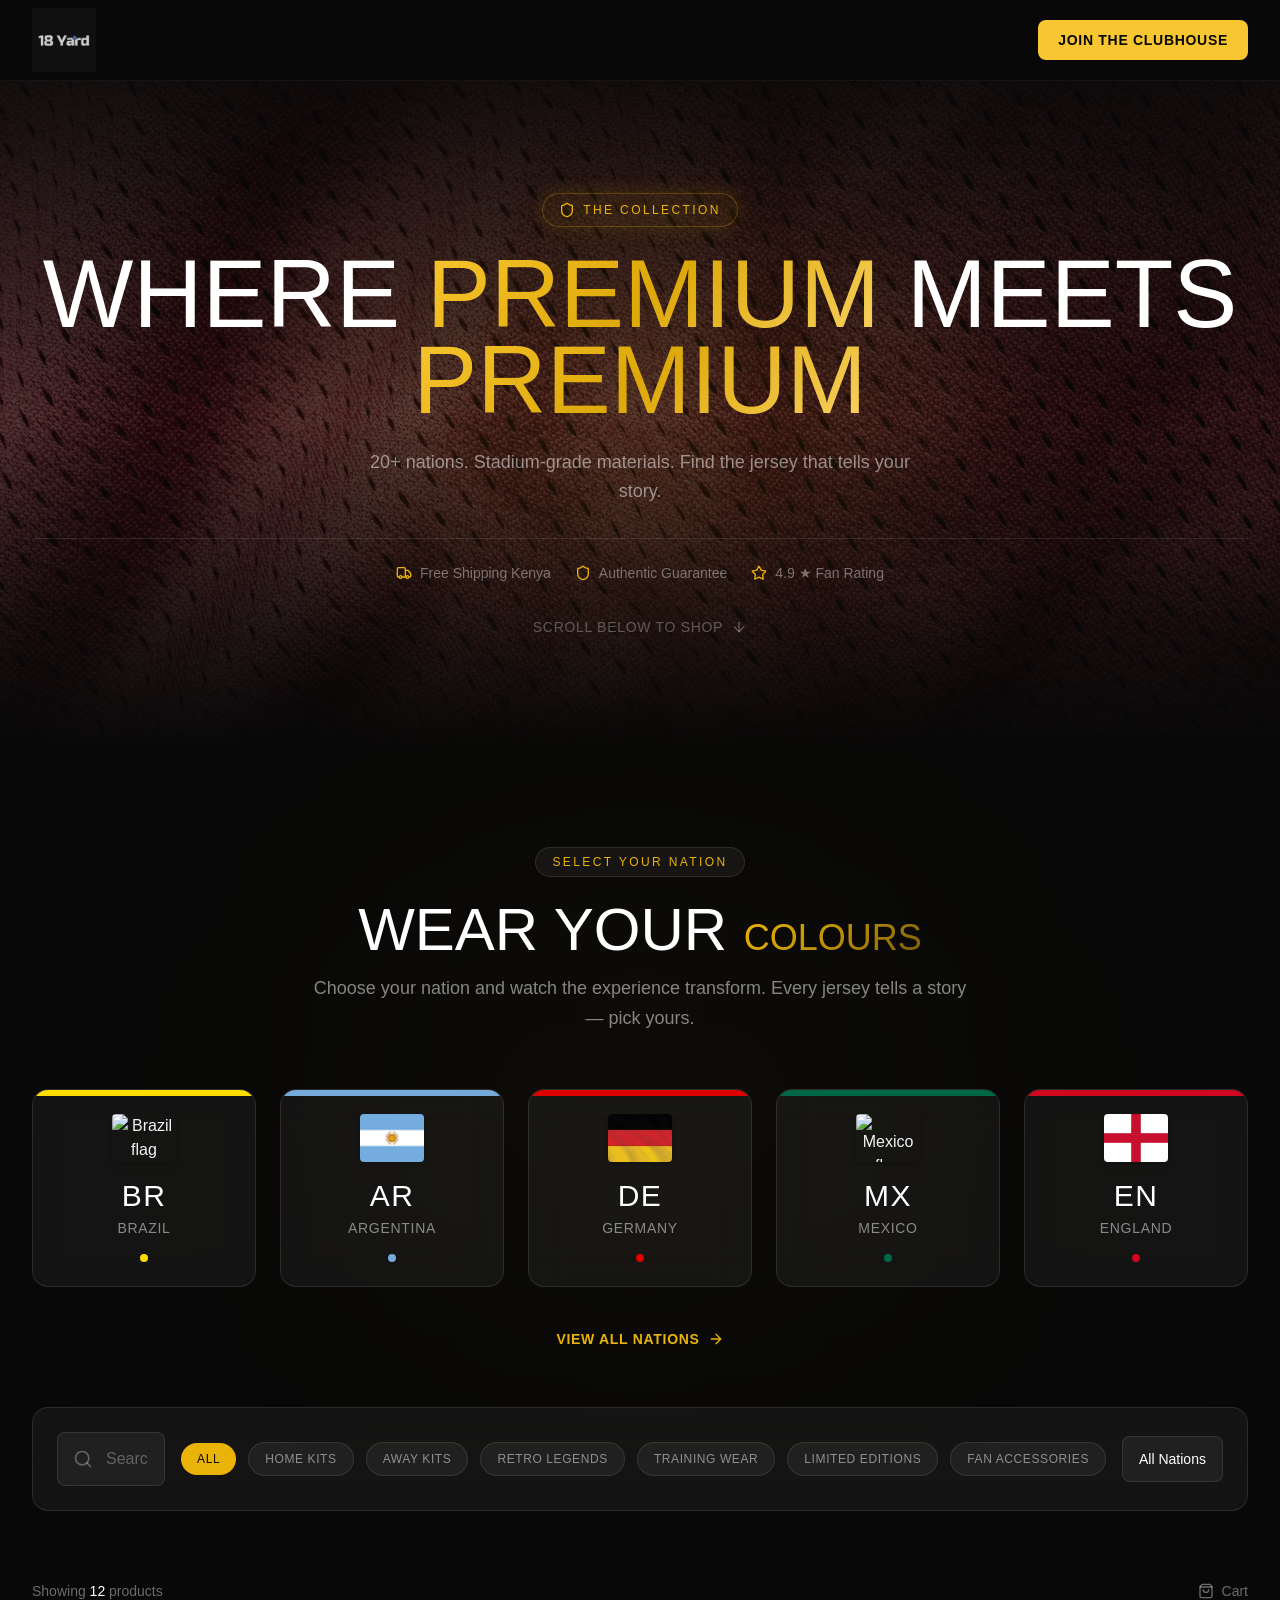
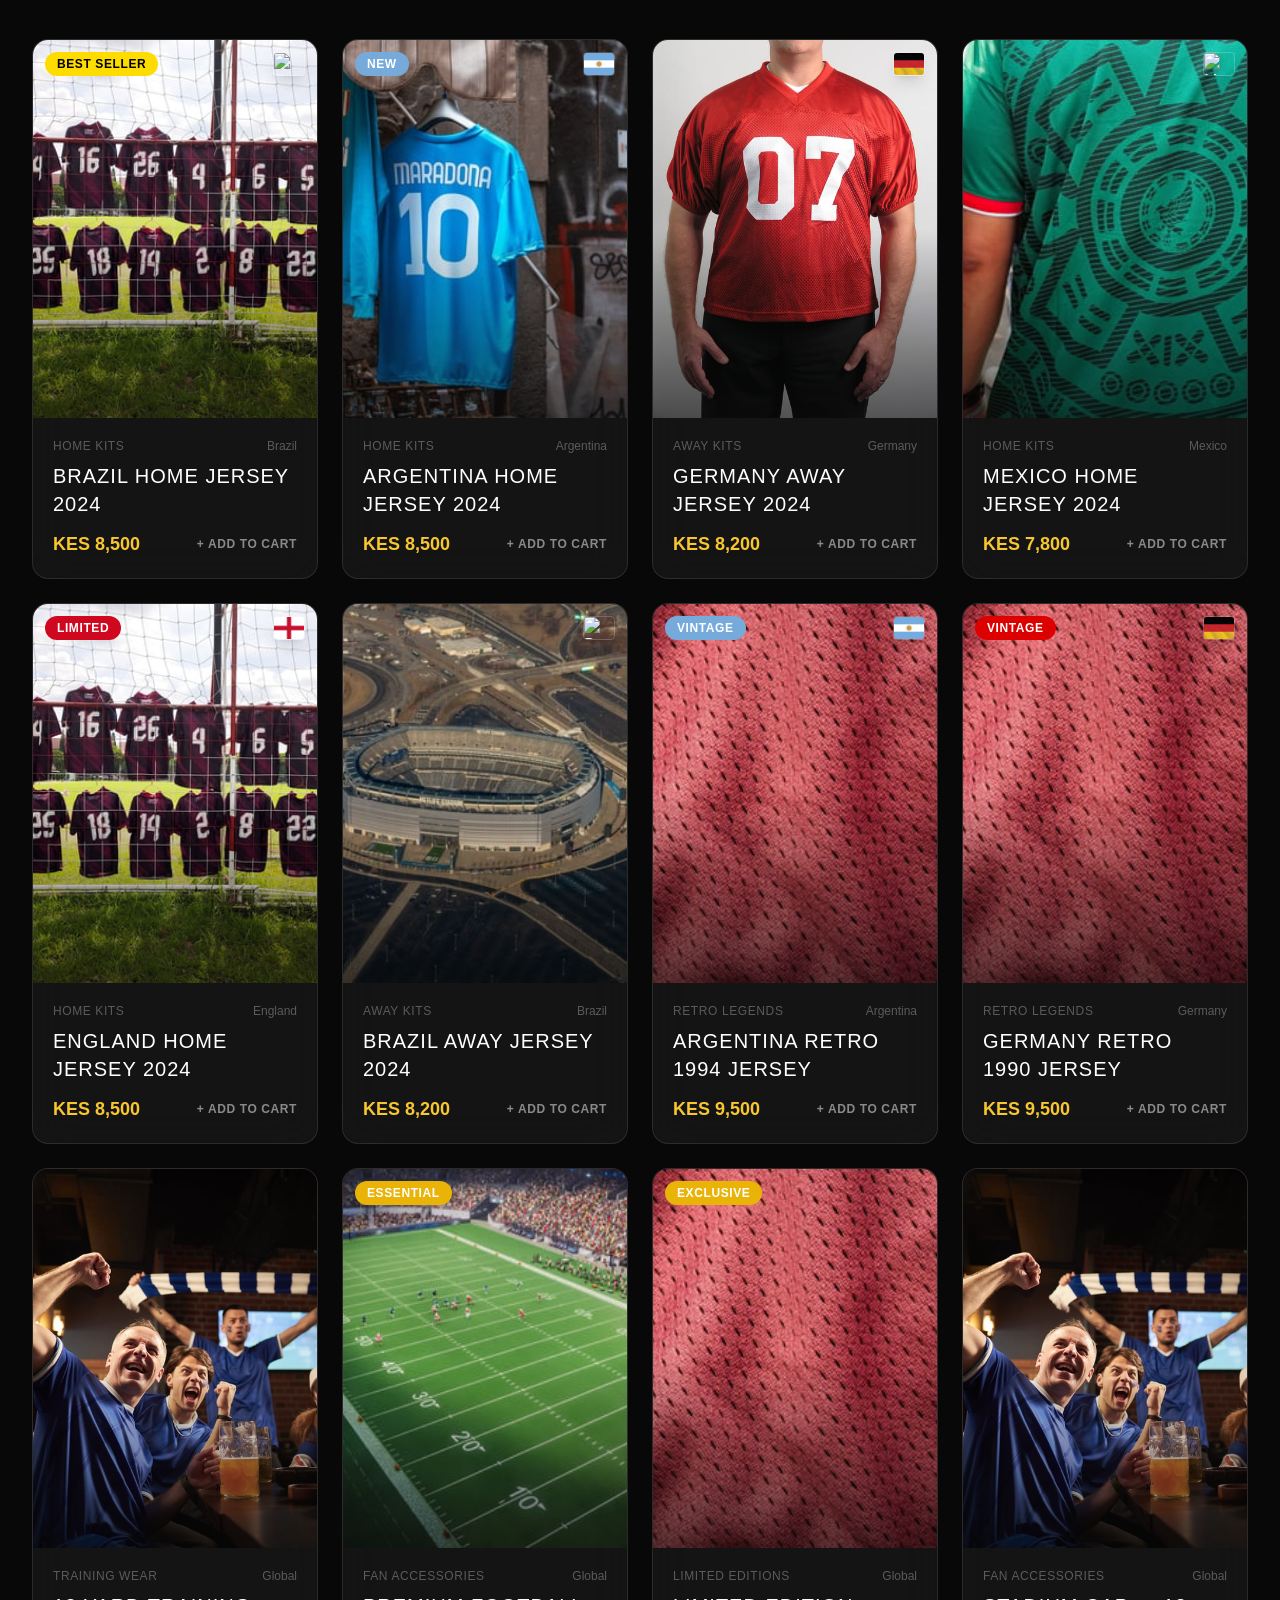
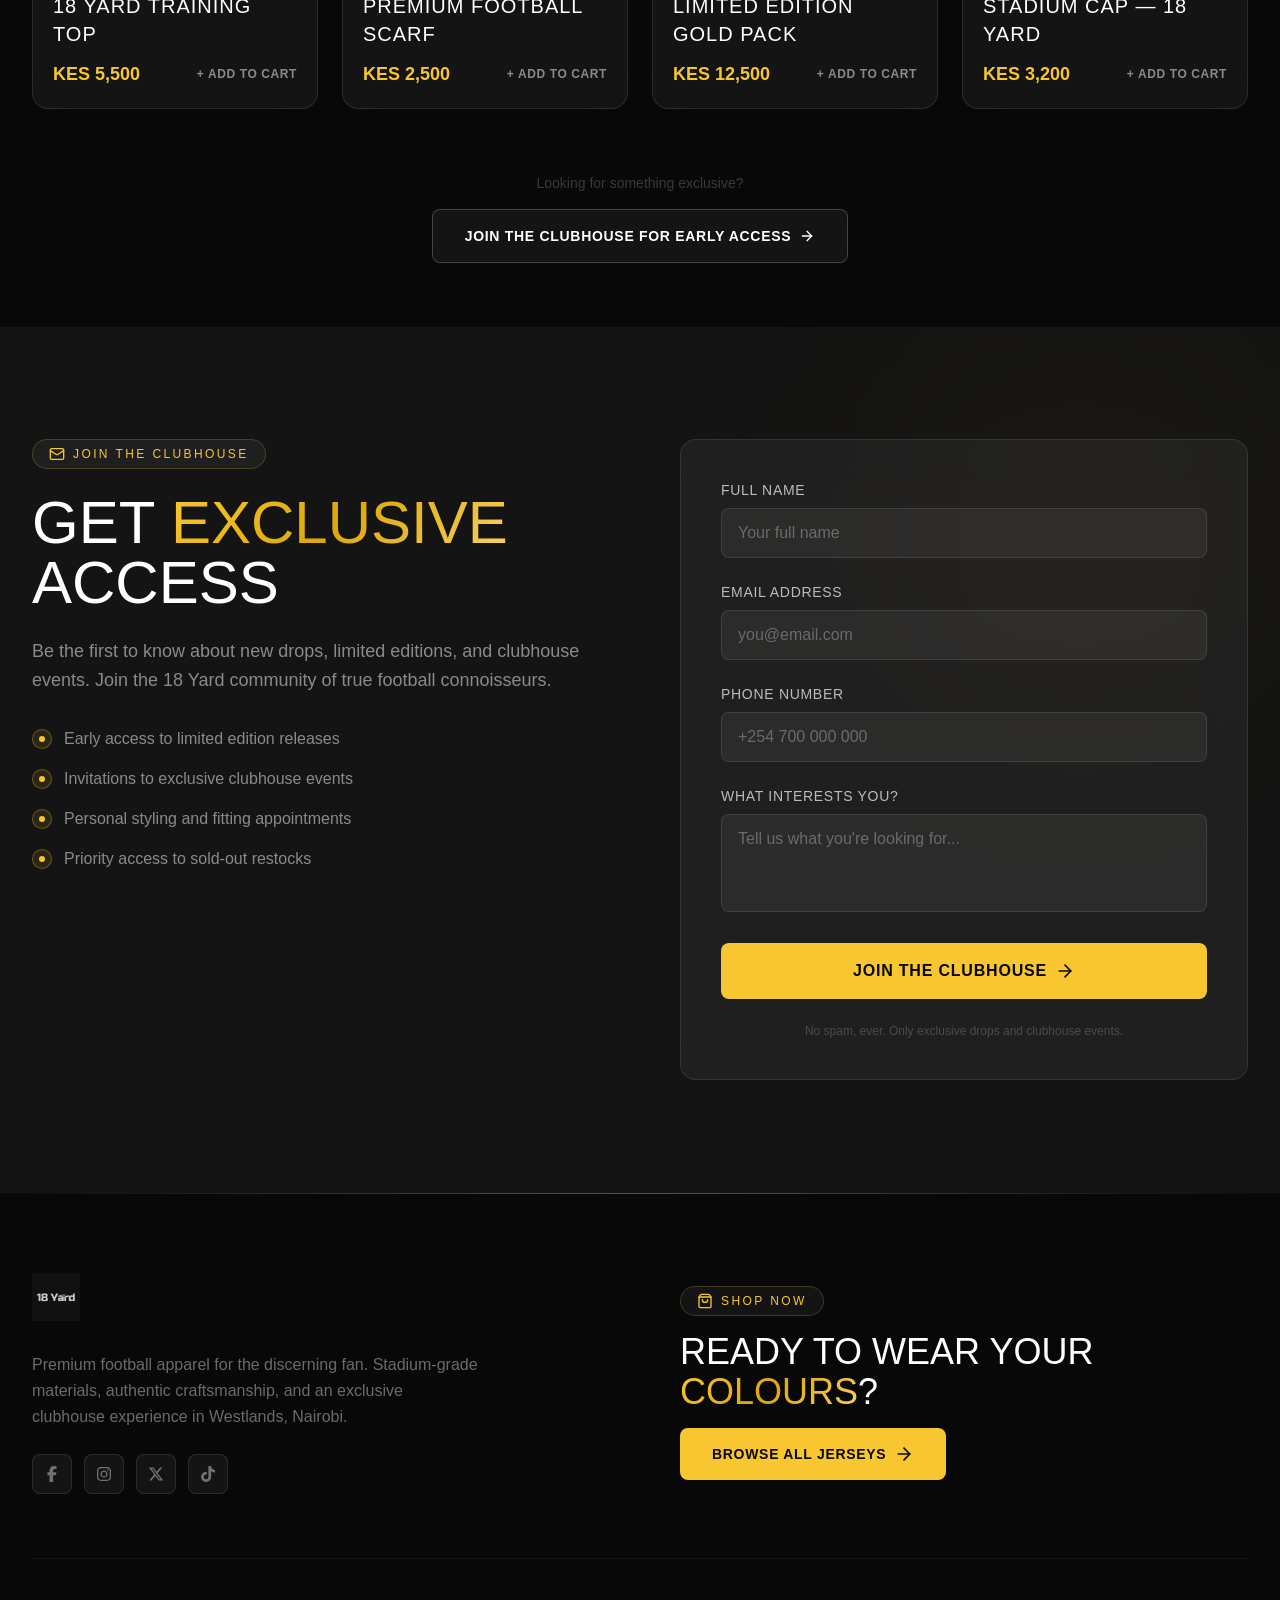
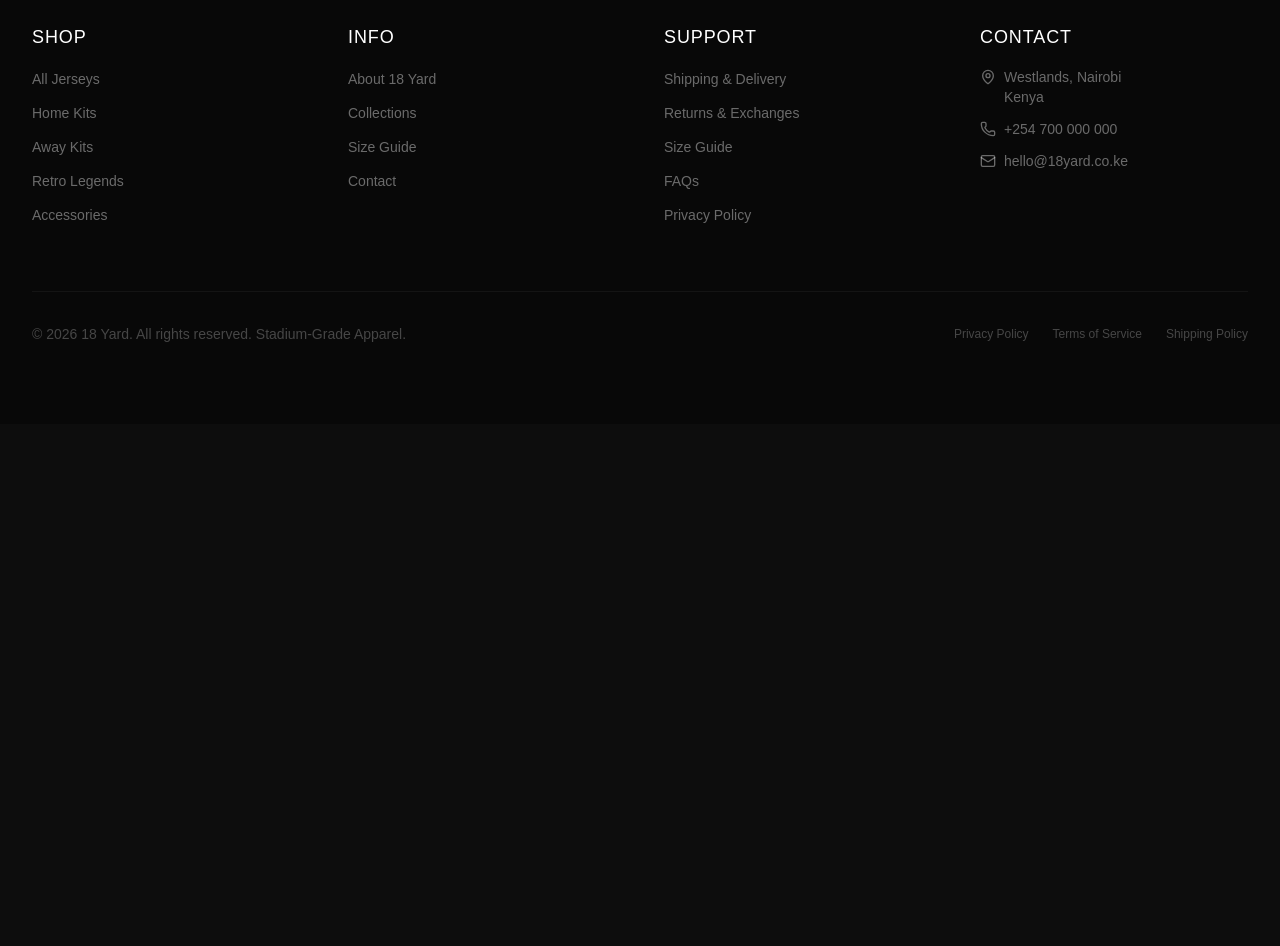
==== commit 2c4df5cc: "Add files via upload" ====
--- a/18yard/index.html
+++ b/18yard/index.html
@@ -1,105 +1,144 @@
-<!DOCTYPE html>
-<!-- saved from url=(0047)file:///C:/Users/go.p/Desktop/18yard/index.html -->
-<html lang="en"><head><meta http-equiv="Content-Type" content="text/html; charset=UTF-8"><style>body {transition: opacity ease-in 0.2s; } 
-body[unresolved] {opacity: 0; display: block; overflow: hidden; position: relative; } 
-</style><meta name="viewport" content="width=device-width, initial-scale=1"><link rel="preload" as="image" href="./index_files/6bbcdf45-5d73-416a-b5ce-8cee2daabaf9.jpg"><link rel="preload" as="image" href="./index_files/2212473849.jpg"><link rel="preload" as="image" href="./index_files/2190006083.jpg"><link rel="preload" as="image" href="./index_files/2210543063.jpg"><link rel="preload" as="image" href="./index_files/147248012.jpg"><link rel="preload" as="image" href="./index_files/2275406633.jpg"><link rel="preload" as="image" href="./index_files/2190006083(1).jpg"><link rel="preload" as="image" href="./index_files/2210543063(1).jpg"><link rel="preload" as="image" href="./index_files/147248012(1).jpg"><link rel="preload" as="image" href="./index_files/2275406633(1).jpg"><link rel="preload" as="image" href="./index_files/2205110548.jpg"><link rel="preload" as="image" href="./index_files/2212473849(1).jpg"><link rel="preload" as="image" href="./index_files/2224449430.jpg"><link rel="preload" as="image" href="./index_files/2196752118.jpg"><title>18 Yard — Premium Football Jerseys &amp; Apparel Store</title><meta name="description" content="Shop premium football jerseys from 20+ nations at 18 Yard. Stadium-grade materials, authentic craftsmanship. Home kits, away kits, retro legends, and limited editions."><link rel="preconnect" href="https://fonts.googleapis.com/"><link rel="preconnect" href="https://fonts.gstatic.com/" crossorigin="anonymous"><link rel="icon" type="image/jpeg" href="https://assets.ls-assets.com/uploads/d1596f6d-cf73-41df-8335-5d1502727ff8/6bbcdf45-5d73-416a-b5ce-8cee2daabaf9.jpg?w=160"><link rel="modulepreload" href="https://18-yard.share.landingsite.dev/assets/manifest-e312be80.js"><link rel="modulepreload" href="https://18-yard.share.landingsite.dev/assets/entry.client-mpaM9vh6.js"><link rel="modulepreload" href="https://18-yard.share.landingsite.dev/assets/jsx-runtime-BFnmFciN.js"><link rel="modulepreload" href="https://18-yard.share.landingsite.dev/assets/root-DKfDAIQO.js"><link rel="modulepreload" href="https://18-yard.share.landingsite.dev/assets/x-NcOBHvaT.js"><link rel="modulepreload" href="https://18-yard.share.landingsite.dev/assets/_index-CpiCNZqg.js"><link rel="stylesheet" href="./index_files/root-H63g0YnJ.css"><link rel="stylesheet" href="./index_files/css2"><script id="cf-turnstile-script" src="./index_files/api.js.download" defer="" async=""></script></head><body><div class="flex min-h-screen flex-col"><header class="sticky top-0 z-50 w-full bg-rich-black/90 backdrop-blur-xl border-b border-white/5"><div class="container flex items-center justify-between h-16 lg:h-20"><a class="shrink-0" href="https://18-yard.share.landingsite.dev/" data-discover="true"><img src="./index_files/6bbcdf45-5d73-416a-b5ce-8cee2daabaf9.jpg" alt="18 Yard logo with dark gray text and a small gold circle accent above the letter d" class="h-14 lg:h-16 w-auto invert" style="mix-blend-mode:screen"></a><nav class="hidden lg:flex items-center gap-8"><a href="https://18-yard.share.landingsite.dev/#products" class="text-sm font-medium text-white/70 hover:text-gold transition-colors duration-300 tracking-wide uppercase">Shop All</a><a href="https://18-yard.share.landingsite.dev/#products" class="text-sm font-medium text-white/70 hover:text-gold transition-colors duration-300 tracking-wide uppercase">Home Kits</a><a href="https://18-yard.share.landingsite.dev/#products" class="text-sm font-medium text-white/70 hover:text-gold transition-colors duration-300 tracking-wide uppercase">Away Kits</a><a href="https://18-yard.share.landingsite.dev/#products" class="text-sm font-medium text-white/70 hover:text-gold transition-colors duration-300 tracking-wide uppercase">Retro</a></nav><div class="hidden lg:flex items-center gap-4"><a href="https://18-yard.share.landingsite.dev/#contact" class="inline-flex items-center gap-2 bg-gold hover:bg-gold-light text-rich-black font-bold text-sm px-5 py-2.5 rounded-lg transition-all duration-300 hover:scale-105 uppercase tracking-wider">Join the Clubhouse</a></div><button class="lg:hidden text-white p-2" aria-label="Toggle menu"><svg xmlns="http://www.w3.org/2000/svg" width="24" height="24" viewBox="0 0 24 24" fill="none" stroke="currentColor" stroke-width="2" stroke-linecap="round" stroke-linejoin="round" class="lucide lucide-menu w-6 h-6" aria-hidden="true"><path d="M4 5h16"></path><path d="M4 12h16"></path><path d="M4 19h16"></path></svg></button></div></header><main class="flex-1"><div class="bg-rich-black"><section class="relative py-20 sm:py-28 overflow-hidden"><div class="absolute inset-0 z-0"><img src="./index_files/2212473849.jpg" alt="Premium football jersey fabric texture" class="w-full h-full object-cover"><div class="absolute inset-0 bg-gradient-to-b from-rich-black/95 via-rich-black/70 to-rich-black z-10"></div><div class="absolute top-1/2 left-1/2 -translate-x-1/2 -translate-y-1/2 w-[600px] h-[300px] bg-gold/5 blur-[120px] rounded-full z-10"></div></div><div class="container relative z-20 text-center"><div class="inline-flex items-center gap-2 bg-white/5 border border-gold/30 rounded-full px-4 py-2 mb-6 animate-glow"><svg xmlns="http://www.w3.org/2000/svg" width="24" height="24" viewBox="0 0 24 24" fill="none" stroke="currentColor" stroke-width="2" stroke-linecap="round" stroke-linejoin="round" class="lucide lucide-shield w-4 h-4 text-gold" aria-hidden="true"><path d="M20 13c0 5-3.5 7.5-7.66 8.95a1 1 0 0 1-.67-.01C7.5 20.5 4 18 4 13V6a1 1 0 0 1 1-1c2 0 4.5-1.2 6.24-2.72a1.17 1.17 0 0 1 1.52 0C14.51 3.81 17 5 19 5a1 1 0 0 1 1 1z"></path></svg><span class="text-xs font-medium text-gold uppercase tracking-[0.2em]">The Collection</span></div>
-
-<b><h1 class="font-heading text-5xl sm:text-6xl md:text-7xl lg:text-8xl text-white leading-[0.9] uppercase mb-6">Where Passion Meets <span class="text-gradient-gold">Premium</span></h1></b>
-
-
-<p class="text-white/50 text-lg max-w-xl mx-auto mb-4 leading-relaxed">20+ nations. Stadium-grade materials. Find the jersey that tells your story.</p><div class="flex flex-wrap justify-center gap-6 mt-8 pt-6 border-t border-white/10"><div class="flex items-center gap-2"><svg xmlns="http://www.w3.org/2000/svg" width="24" height="24" viewBox="0 0 24 24" fill="none" stroke="currentColor" stroke-width="2" stroke-linecap="round" stroke-linejoin="round" class="lucide lucide-truck w-4 h-4 text-gold" aria-hidden="true"><path d="M14 18V6a2 2 0 0 0-2-2H4a2 2 0 0 0-2 2v11a1 1 0 0 0 1 1h2"></path><path d="M15 18H9"></path><path d="M19 18h2a1 1 0 0 0 1-1v-3.65a1 1 0 0 0-.22-.624l-3.48-4.35A1 1 0 0 0 17.52 8H14"></path><circle cx="17" cy="18" r="2"></circle><circle cx="7" cy="18" r="2"></circle></svg><span class="text-sm text-white/40">Free Shipping Kenya</span></div><div class="flex items-center gap-2"><svg xmlns="http://www.w3.org/2000/svg" width="24" height="24" viewBox="0 0 24 24" fill="none" stroke="currentColor" stroke-width="2" stroke-linecap="round" stroke-linejoin="round" class="lucide lucide-shield w-4 h-4 text-gold" aria-hidden="true"><path d="M20 13c0 5-3.5 7.5-7.66 8.95a1 1 0 0 1-.67-.01C7.5 20.5 4 18 4 13V6a1 1 0 0 1 1-1c2 0 4.5-1.2 6.24-2.72a1.17 1.17 0 0 1 1.52 0C14.51 3.81 17 5 19 5a1 1 0 0 1 1 1z"></path></svg><span class="text-sm text-white/40">Authentic Guarantee</span></div><div class="flex items-center gap-2"><svg xmlns="http://www.w3.org/2000/svg" width="24" height="24" viewBox="0 0 24 24" fill="none" stroke="currentColor" stroke-width="2" stroke-linecap="round" stroke-linejoin="round" class="lucide lucide-star w-4 h-4 text-gold" aria-hidden="true"><path d="M11.525 2.295a.53.53 0 0 1 .95 0l2.31 4.679a2.123 2.123 0 0 0 1.595 1.16l5.166.756a.53.53 0 0 1 .294.904l-3.736 3.638a2.123 2.123 0 0 0-.611 1.878l.882 5.14a.53.53 0 0 1-.771.56l-4.618-2.428a2.122 2.122 0 0 0-1.973 0L6.396 21.01a.53.53 0 0 1-.77-.56l.881-5.139a2.122 2.122 0 0 0-.611-1.879L2.16 9.795a.53.53 0 0 1 .294-.906l5.165-.755a2.122 2.122 0 0 0 1.597-1.16z"></path></svg><span class="text-sm text-white/40">4.9 ★ Fan Rating</span></div></div></div></section><section class="relative py-20 sm:py-24 overflow-hidden"><div class="absolute top-1/2 left-1/2 -translate-x-1/2 -translate-y-1/2 w-[600px] h-[400px] bg-gold/3 blur-[140px] rounded-full pointer-events-none"></div><div class="container relative z-10"><div class="text-center max-w-2xl mx-auto mb-14"><div class="inline-flex items-center gap-2 bg-white/5 border border-gold/20 rounded-full px-4 py-1.5 mb-6"><span class="text-xs font-medium text-gold uppercase tracking-[0.2em]">Select Your Nation</span></div>
-
-<b><h2 class="font-heading text-4xl sm:text-5xl md:text-6xl text-white uppercase mb-4 leading-[0.95]">Wear Your <span class="text-gradient-gold">Colours</span></h2></b>
-
-<p class="text-white/50 text-lg leading-relaxed">Choose your nation and watch the experience transform. Every jersey tells a story — pick yours.</p></div>
-
-<div class="grid grid-cols-2 sm:grid-cols-3 lg:grid-cols-5 gap-4 md:gap-6">
-
-<!-- Example for Brazil (Repeat this pattern for the others) -->
-<button class="group relative glass-card glass-card-hover p-6 md:p-8 text-center cursor-pointer overflow-hidden">
-    <div class="absolute top-0 left-0 right-0 h-1.5 transition-all duration-500" style="background-color:#058700"></div>
-    <div class="mb-4 flex justify-center">
-        <!-- Using the reliable Flagpedia source -->
-        <img src="https://flagcdn.com/w160/br.png" alt="Brazil" class="h-12 w-16 object-cover rounded shadow-md transition-transform duration-500 group-hover:scale-110">
-    </div>
-    <h3 class="font-heading text-2xl md:text-3xl text-white uppercase tracking-wider mb-1">Brazil</h3>
-    <div class="w-2 h-2 rounded-full mx-auto transition-all duration-500 group-hover:scale-150" style="background-color:#058700"></div>
-</button>
-
-<!-- Example for Argentina -->
-<button class="group relative glass-card glass-card-hover p-6 md:p-8 text-center cursor-pointer overflow-hidden">
-    <div class="absolute top-0 left-0 right-0 h-1.5 transition-all duration-500" style="background-color:#75AADB"></div>
-    <div class="mb-4 flex justify-center">
-        <img src="https://flagcdn.com/w160/ar.png" alt="Argentina" class="h-12 w-16 object-cover rounded shadow-md transition-transform duration-500 group-hover:scale-110">
-    </div>
-    <h3 class="font-heading text-2xl md:text-3xl text-white uppercase tracking-wider mb-1">Argentina</h3>
-    <div class="w-2 h-2 rounded-full mx-auto transition-all duration-500 group-hover:scale-150" style="background-color:#75AADB"></div>
-</button>
-
-<!-- Example for Germany -->
-<button class="group relative glass-card glass-card-hover p-6 md:p-8 text-center cursor-pointer overflow-hidden">
-    <div class="absolute top-0 left-0 right-0 h-1.5 transition-all duration-500" style="background-color:#ddce00"></div>
-    <div class="mb-4 flex justify-center">
-        <img src="https://flagcdn.com/w160/de.png" alt="Germany" class="h-12 w-16 object-cover rounded shadow-md transition-transform duration-500 group-hover:scale-110">
-    </div>
-    <h3 class="font-heading text-2xl md:text-3xl text-white uppercase tracking-wider mb-1">Germany</h3>
-    <div class="w-2 h-2 rounded-full mx-auto transition-all duration-500 group-hover:scale-150" style="background-color:#ddce00"></div>
-</button>
-
-<!-- Example for Portugal -->
-<button class="group relative glass-card glass-card-hover p-6 md:p-8 text-center cursor-pointer overflow-hidden">
-    <div class="absolute top-0 left-0 right-0 h-1.5 transition-all duration-500" style="background-color:#DD0000"></div>
-    <div class="mb-4 flex justify-center">
-        <img src="https://flagcdn.com/w160/pt.png" alt="Portugal" class="h-12 w-16 object-cover rounded shadow-md transition-transform duration-500 group-hover:scale-110">
-    </div>
-    <h3 class="font-heading text-2xl md:text-3xl text-white uppercase tracking-wider mb-1">Portugal</h3>
-    <div class="w-2 h-2 rounded-full mx-auto transition-all duration-500 group-hover:scale-150" style="background-color:#DD0000"></div>
-</button>
-
-<!-- Example for England -->
-<button class="group relative glass-card glass-card-hover p-6 md:p-8 text-center cursor-pointer overflow-hidden">
-    <div class="absolute top-0 left-0 right-0 h-1.5 transition-all duration-500" style="background-color:#010378"></div>
-    <div class="mb-4 flex justify-center">
-        <img src="https://flagcdn.com/w160/gb.png" alt="England" class="h-12 w-16 object-cover rounded shadow-md transition-transform duration-500 group-hover:scale-110">
-    </div>
-    <h3 class="font-heading text-2xl md:text-3xl text-white uppercase tracking-wider mb-1">England</h3>
-    <div class="w-2 h-2 rounded-full mx-auto transition-all duration-500 group-hover:scale-150" style="background-color:#010378"></div>
-</button>
-
-
-</div><div class="text-center mt-10">
-
-<button class="inline-flex items-center gap-2 text-gold hover:text-gold-light font-semibold text-sm uppercase tracking-wider transition-colors duration-300 group">View All Nations<svg xmlns="http://www.w3.org/2000/svg" width="24" height="24" viewBox="0 0 24 24" fill="none" stroke="currentColor" stroke-width="2" stroke-linecap="round" stroke-linejoin="round" class="lucide lucide-arrow-right w-4 h-4 transition-transform duration-300 group-hover:translate-x-1" aria-hidden="true">
-<path d="M5 12h14">
-
-
-</path><path d="m12 5 7 7-7 7"></path></svg></button></div></div></section><section class="py-0"><div class="container"><div class="glass-card p-4 md:p-6 -mt-10 relative z-20"><div class="flex flex-col lg:flex-row gap-4 items-start lg:items-center"><div class="relative flex-1 w-full"><svg xmlns="http://www.w3.org/2000/svg" width="24" height="24" viewBox="0 0 24 24" fill="none" stroke="currentColor" stroke-width="2" stroke-linecap="round" stroke-linejoin="round" class="lucide lucide-search absolute left-4 top-1/2 -translate-y-1/2 w-5 h-5 text-white/30" aria-hidden="true"><path d="m21 21-4.34-4.34"></path><circle cx="11" cy="11" r="8"></circle></svg><input type="text" placeholder="Search jerseys, nations..." class="w-full bg-white/5 border border-white/10 rounded-lg pl-12 pr-4 py-3.5 text-white placeholder:text-white/30 focus:outline-none focus:border-gold/50 focus:ring-1 focus:ring-gold/20 transition-all duration-300" value=""></div><div class="hidden lg:flex items-center gap-3"><button class="text-xs font-medium px-4 py-2 rounded-full transition-all duration-300 uppercase tracking-wider whitespace-nowrap bg-gold text-rich-black">All</button><button class="text-xs font-medium px-4 py-2 rounded-full transition-all duration-300 uppercase tracking-wider whitespace-nowrap bg-white/5 text-white/50 hover:text-white hover:bg-white/10 border border-white/10">Home Kits</button><button class="text-xs font-medium px-4 py-2 rounded-full transition-all duration-300 uppercase tracking-wider whitespace-nowrap bg-white/5 text-white/50 hover:text-white hover:bg-white/10 border border-white/10">Away Kits</button><button class="text-xs font-medium px-4 py-2 rounded-full transition-all duration-300 uppercase tracking-wider whitespace-nowrap bg-white/5 text-white/50 hover:text-white hover:bg-white/10 border border-white/10">Retro Legends</button><button class="text-xs font-medium px-4 py-2 rounded-full transition-all duration-300 uppercase tracking-wider whitespace-nowrap bg-white/5 text-white/50 hover:text-white hover:bg-white/10 border border-white/10">Training Wear</button><button class="text-xs font-medium px-4 py-2 rounded-full transition-all duration-300 uppercase tracking-wider whitespace-nowrap bg-white/5 text-white/50 hover:text-white hover:bg-white/10 border border-white/10">Limited Editions</button><button class="text-xs font-medium px-4 py-2 rounded-full transition-all duration-300 uppercase tracking-wider whitespace-nowrap bg-white/5 text-white/50 hover:text-white hover:bg-white/10 border border-white/10">Fan Accessories</button></div><div class="hidden lg:flex items-center gap-2"><select class="bg-white/5 border border-white/10 rounded-lg px-4 py-3 text-white text-sm focus:outline-none focus:border-gold/50 appearance-none cursor-pointer"><option value="All" class="bg-rich-black text-white" selected="">🌍 All Nations</option><option value="Brazil" class="bg-rich-black text-white">Brazil</option><option value="Argentina" class="bg-rich-black text-white">Argentina</option><option value="Germany" class="bg-rich-black text-white">Germany</option><option value="Mexico" class="bg-rich-black text-white">Mexico</option><option value="England" class="bg-rich-black text-white">England</option><option value="Global" class="bg-rich-black text-white">Global</option></select></div><div class="flex lg:hidden items-center gap-3 w-full"><button class="flex items-center gap-2 bg-white/5 border border-white/10 rounded-lg px-4 py-3 text-white text-sm"><svg xmlns="http://www.w3.org/2000/svg" width="24" height="24" viewBox="0 0 24 24" fill="none" stroke="currentColor" stroke-width="2" stroke-linecap="round" stroke-linejoin="round" class="lucide lucide-funnel w-4 h-4" aria-hidden="true"><path d="M10 20a1 1 0 0 0 .553.895l2 1A1 1 0 0 0 14 21v-7a2 2 0 0 1 .517-1.341L21.74 4.67A1 1 0 0 0 21 3H3a1 1 0 0 0-.742 1.67l7.225 7.989A2 2 0 0 1 10 14z"></path></svg>Filters</button><div class="flex items-center gap-2 bg-white/5 border border-white/10 rounded-lg px-4 py-3 text-white text-sm relative ml-auto"><svg xmlns="http://www.w3.org/2000/svg" width="24" height="24" viewBox="0 0 24 24" fill="none" stroke="currentColor" stroke-width="2" stroke-linecap="round" stroke-linejoin="round" class="lucide lucide-shopping-bag w-4 h-4" aria-hidden="true"><path d="M16 10a4 4 0 0 1-8 0"></path><path d="M3.103 6.034h17.794"></path><path d="M3.4 5.467a2 2 0 0 0-.4 1.2V20a2 2 0 0 0 2 2h14a2 2 0 0 0 2-2V6.667a2 2 0 0 0-.4-1.2l-2-2.667A2 2 0 0 0 17 2H7a2 2 0 0 0-1.6.8z"></path></svg><span>Cart</span></div></div></div></div></div></section><section id="products" class="py-12 sm:py-16"><div class="container"><div class="flex items-center justify-between mb-8"><p class="text-white/40 text-sm">Showing <span class="text-white">12</span> products</p><div class="hidden lg:flex items-center gap-2"><svg xmlns="http://www.w3.org/2000/svg" width="24" height="24" viewBox="0 0 24 24" fill="none" stroke="currentColor" stroke-width="2" stroke-linecap="round" stroke-linejoin="round" class="lucide lucide-shopping-bag w-4 h-4 text-white/40" aria-hidden="true"><path d="M16 10a4 4 0 0 1-8 0"></path><path d="M3.103 6.034h17.794"></path><path d="M3.4 5.467a2 2 0 0 0-.4 1.2V20a2 2 0 0 0 2 2h14a2 2 0 0 0 2-2V6.667a2 2 0 0 0-.4-1.2l-2-2.667A2 2 0 0 0 17 2H7a2 2 0 0 0-1.6.8z"></path></svg><span class="text-sm text-white/40">Cart</span></div></div><div class="grid grid-cols-1 sm:grid-cols-2 lg:grid-cols-3 xl:grid-cols-4 gap-5 lg:gap-6"><div class="glass-card glass-card-hover overflow-hidden group cursor-pointer"><div class="relative aspect-[3/4] overflow-hidden"><img src="./index_files/2190006083(1).jpg" alt="Brazil Home Jersey 2024" class="w-full h-full object-cover transition-transform duration-700 group-hover:scale-110"><div class="absolute inset-0 bg-gradient-to-t from-rich-black via-transparent to-transparent opacity-60"></div><div class="absolute top-3 left-3 px-3 py-1 rounded-full text-xs font-bold uppercase tracking-wider" style="background-color:#FEDC00;color:#000">Best Seller</div><div class="absolute top-3 right-3 text-2xl drop-shadow-lg">🇧🇷</div><div class="absolute inset-0 flex items-end justify-center pb-4 opacity-0 group-hover:opacity-100 transition-opacity duration-300"><span class="bg-gold text-rich-black font-bold text-xs px-6 py-2.5 rounded-lg uppercase tracking-wider hover:bg-gold-light transition-colors">Quick View</span></div></div><div class="p-5"><div class="flex items-center justify-between mb-2"><span class="text-xs text-white/30 uppercase tracking-wider">Home Kits</span><span class="text-xs text-white/30">Brazil</span></div><h3 class="font-heading text-xl text-white uppercase tracking-wider mb-1 group-hover:text-gold transition-colors duration-300">Brazil Home Jersey 2024</h3><div class="flex items-center justify-between mt-3"><span class="text-gold font-bold text-lg">KES <!-- -->8,500</span><button class="text-xs font-bold text-white/50 hover:text-gold uppercase tracking-wider transition-colors duration-300">+ Add to Cart</button></div></div></div><div class="glass-card glass-card-hover overflow-hidden group cursor-pointer"><div class="relative aspect-[3/4] overflow-hidden"><img src="./index_files/2210543063(1).jpg" alt="Argentina Home Jersey 2024" class="w-full h-full object-cover transition-transform duration-700 group-hover:scale-110"><div class="absolute inset-0 bg-gradient-to-t from-rich-black via-transparent to-transparent opacity-60"></div><div class="absolute top-3 left-3 px-3 py-1 rounded-full text-xs font-bold uppercase tracking-wider" style="background-color:#75AADB;color:#fff">New</div><div class="absolute top-3 right-3 text-2xl drop-shadow-lg">🇦🇷</div><div class="absolute inset-0 flex items-end justify-center pb-4 opacity-0 group-hover:opacity-100 transition-opacity duration-300"><span class="bg-gold text-rich-black font-bold text-xs px-6 py-2.5 rounded-lg uppercase tracking-wider hover:bg-gold-light transition-colors">Quick View</span></div></div><div class="p-5"><div class="flex items-center justify-between mb-2"><span class="text-xs text-white/30 uppercase tracking-wider">Home Kits</span><span class="text-xs text-white/30">Argentina</span></div><h3 class="font-heading text-xl text-white uppercase tracking-wider mb-1 group-hover:text-gold transition-colors duration-300">Argentina Home Jersey 2024</h3><div class="flex items-center justify-between mt-3"><span class="text-gold font-bold text-lg">KES <!-- -->8,500</span><button class="text-xs font-bold text-white/50 hover:text-gold uppercase tracking-wider transition-colors duration-300">+ Add to Cart</button></div></div></div><div class="glass-card glass-card-hover overflow-hidden group cursor-pointer"><div class="relative aspect-[3/4] overflow-hidden"><img src="./index_files/147248012(1).jpg" alt="Germany Away Jersey 2024" class="w-full h-full object-cover transition-transform duration-700 group-hover:scale-110"><div class="absolute inset-0 bg-gradient-to-t from-rich-black via-transparent to-transparent opacity-60"></div><div class="absolute top-3 right-3 text-2xl drop-shadow-lg">🇩🇪</div><div class="absolute inset-0 flex items-end justify-center pb-4 opacity-0 group-hover:opacity-100 transition-opacity duration-300"><span class="bg-gold text-rich-black font-bold text-xs px-6 py-2.5 rounded-lg uppercase tracking-wider hover:bg-gold-light transition-colors">Quick View</span></div></div><div class="p-5"><div class="flex items-center justify-between mb-2"><span class="text-xs text-white/30 uppercase tracking-wider">Away Kits</span><span class="text-xs text-white/30">Germany</span></div><h3 class="font-heading text-xl text-white uppercase tracking-wider mb-1 group-hover:text-gold transition-colors duration-300">Germany Away Jersey 2024</h3><div class="flex items-center justify-between mt-3"><span class="text-gold font-bold text-lg">KES <!-- -->8,200</span><button class="text-xs font-bold text-white/50 hover:text-gold uppercase tracking-wider transition-colors duration-300">+ Add to Cart</button></div></div></div><div class="glass-card glass-card-hover overflow-hidden group cursor-pointer"><div class="relative aspect-[3/4] overflow-hidden"><img src="./index_files/2275406633(1).jpg" alt="Mexico Home Jersey 2024" class="w-full h-full object-cover transition-transform duration-700 group-hover:scale-110"><div class="absolute inset-0 bg-gradient-to-t from-rich-black via-transparent to-transparent opacity-60"></div><div class="absolute top-3 right-3 text-2xl drop-shadow-lg">🇲🇽</div><div class="absolute inset-0 flex items-end justify-center pb-4 opacity-0 group-hover:opacity-100 transition-opacity duration-300"><span class="bg-gold text-rich-black font-bold text-xs px-6 py-2.5 rounded-lg uppercase tracking-wider hover:bg-gold-light transition-colors">Quick View</span></div></div><div class="p-5"><div class="flex items-center justify-between mb-2"><span class="text-xs text-white/30 uppercase tracking-wider">Home Kits</span><span class="text-xs text-white/30">Mexico</span></div><h3 class="font-heading text-xl text-white uppercase tracking-wider mb-1 group-hover:text-gold transition-colors duration-300">Mexico Home Jersey 2024</h3><div class="flex items-center justify-between mt-3"><span class="text-gold font-bold text-lg">KES <!-- -->7,800</span><button class="text-xs font-bold text-white/50 hover:text-gold uppercase tracking-wider transition-colors duration-300">+ Add to Cart</button></div></div></div><div class="glass-card glass-card-hover overflow-hidden group cursor-pointer"><div class="relative aspect-[3/4] overflow-hidden"><img src="./index_files/2190006083(1).jpg" alt="England Home Jersey 2024" class="w-full h-full object-cover transition-transform duration-700 group-hover:scale-110"><div class="absolute inset-0 bg-gradient-to-t from-rich-black via-transparent to-transparent opacity-60"></div><div class="absolute top-3 left-3 px-3 py-1 rounded-full text-xs font-bold uppercase tracking-wider" style="background-color:#CF081F;color:#fff">Limited</div><div class="absolute top-3 right-3 text-2xl drop-shadow-lg">🏴󠁧󠁢󠁥󠁮󠁧󠁿</div><div class="absolute inset-0 flex items-end justify-center pb-4 opacity-0 group-hover:opacity-100 transition-opacity duration-300"><span class="bg-gold text-rich-black font-bold text-xs px-6 py-2.5 rounded-lg uppercase tracking-wider hover:bg-gold-light transition-colors">Quick View</span></div></div><div class="p-5"><div class="flex items-center justify-between mb-2"><span class="text-xs text-white/30 uppercase tracking-wider">Home Kits</span><span class="text-xs text-white/30">England</span></div><h3 class="font-heading text-xl text-white uppercase tracking-wider mb-1 group-hover:text-gold transition-colors duration-300">England Home Jersey 2024</h3><div class="flex items-center justify-between mt-3"><span class="text-gold font-bold text-lg">KES <!-- -->8,500</span><button class="text-xs font-bold text-white/50 hover:text-gold uppercase tracking-wider transition-colors duration-300">+ Add to Cart</button></div></div></div><div class="glass-card glass-card-hover overflow-hidden group cursor-pointer"><div class="relative aspect-[3/4] overflow-hidden"><img src="./index_files/2205110548.jpg" alt="Brazil Away Jersey 2024" class="w-full h-full object-cover transition-transform duration-700 group-hover:scale-110"><div class="absolute inset-0 bg-gradient-to-t from-rich-black via-transparent to-transparent opacity-60"></div><div class="absolute top-3 right-3 text-2xl drop-shadow-lg">🇧🇷</div><div class="absolute inset-0 flex items-end justify-center pb-4 opacity-0 group-hover:opacity-100 transition-opacity duration-300"><span class="bg-gold text-rich-black font-bold text-xs px-6 py-2.5 rounded-lg uppercase tracking-wider hover:bg-gold-light transition-colors">Quick View</span></div></div><div class="p-5"><div class="flex items-center justify-between mb-2"><span class="text-xs text-white/30 uppercase tracking-wider">Away Kits</span><span class="text-xs text-white/30">Brazil</span></div><h3 class="font-heading text-xl text-white uppercase tracking-wider mb-1 group-hover:text-gold transition-colors duration-300">Brazil Away Jersey 2024</h3><div class="flex items-center justify-between mt-3"><span class="text-gold font-bold text-lg">KES <!-- -->8,200</span><button class="text-xs font-bold text-white/50 hover:text-gold uppercase tracking-wider transition-colors duration-300">+ Add to Cart</button></div></div></div><div class="glass-card glass-card-hover overflow-hidden group cursor-pointer"><div class="relative aspect-[3/4] overflow-hidden"><img src="./index_files/2212473849(1).jpg" alt="Argentina Retro 1994 Jersey" class="w-full h-full object-cover transition-transform duration-700 group-hover:scale-110"><div class="absolute inset-0 bg-gradient-to-t from-rich-black via-transparent to-transparent opacity-60"></div><div class="absolute top-3 left-3 px-3 py-1 rounded-full text-xs font-bold uppercase tracking-wider" style="background-color:#75AADB;color:#fff">Vintage</div><div class="absolute top-3 right-3 text-2xl drop-shadow-lg">🇦🇷</div><div class="absolute inset-0 flex items-end justify-center pb-4 opacity-0 group-hover:opacity-100 transition-opacity duration-300"><span class="bg-gold text-rich-black font-bold text-xs px-6 py-2.5 rounded-lg uppercase tracking-wider hover:bg-gold-light transition-colors">Quick View</span></div></div><div class="p-5"><div class="flex items-center justify-between mb-2"><span class="text-xs text-white/30 uppercase tracking-wider">Retro Legends</span><span class="text-xs text-white/30">Argentina</span></div><h3 class="font-heading text-xl text-white uppercase tracking-wider mb-1 group-hover:text-gold transition-colors duration-300">Argentina Retro 1994 Jersey</h3><div class="flex items-center justify-between mt-3"><span class="text-gold font-bold text-lg">KES <!-- -->9,500</span><button class="text-xs font-bold text-white/50 hover:text-gold uppercase tracking-wider transition-colors duration-300">+ Add to Cart</button></div></div></div><div class="glass-card glass-card-hover overflow-hidden group cursor-pointer"><div class="relative aspect-[3/4] overflow-hidden"><img src="./index_files/2212473849(1).jpg" alt="Germany Retro 1990 Jersey" class="w-full h-full object-cover transition-transform duration-700 group-hover:scale-110"><div class="absolute inset-0 bg-gradient-to-t from-rich-black via-transparent to-transparent opacity-60"></div><div class="absolute top-3 left-3 px-3 py-1 rounded-full text-xs font-bold uppercase tracking-wider" style="background-color:#DD0000;color:#fff">Vintage</div><div class="absolute top-3 right-3 text-2xl drop-shadow-lg">🇩🇪</div><div class="absolute inset-0 flex items-end justify-center pb-4 opacity-0 group-hover:opacity-100 transition-opacity duration-300"><span class="bg-gold text-rich-black font-bold text-xs px-6 py-2.5 rounded-lg uppercase tracking-wider hover:bg-gold-light transition-colors">Quick View</span></div></div><div class="p-5"><div class="flex items-center justify-between mb-2"><span class="text-xs text-white/30 uppercase tracking-wider">Retro Legends</span><span class="text-xs text-white/30">Germany</span></div><h3 class="font-heading text-xl text-white uppercase tracking-wider mb-1 group-hover:text-gold transition-colors duration-300">Germany Retro 1990 Jersey</h3><div class="flex items-center justify-between mt-3"><span class="text-gold font-bold text-lg">KES <!-- -->9,500</span><button class="text-xs font-bold text-white/50 hover:text-gold uppercase tracking-wider transition-colors duration-300">+ Add to Cart</button></div></div></div><div class="glass-card glass-card-hover overflow-hidden group cursor-pointer"><div class="relative aspect-[3/4] overflow-hidden"><img src="./index_files/2224449430.jpg" alt="18 Yard Training Top" class="w-full h-full object-cover transition-transform duration-700 group-hover:scale-110"><div class="absolute inset-0 bg-gradient-to-t from-rich-black via-transparent to-transparent opacity-60"></div><div class="absolute top-3 right-3 text-2xl drop-shadow-lg">🌍</div><div class="absolute inset-0 flex items-end justify-center pb-4 opacity-0 group-hover:opacity-100 transition-opacity duration-300"><span class="bg-gold text-rich-black font-bold text-xs px-6 py-2.5 rounded-lg uppercase tracking-wider hover:bg-gold-light transition-colors">Quick View</span></div></div><div class="p-5"><div class="flex items-center justify-between mb-2"><span class="text-xs text-white/30 uppercase tracking-wider">Training Wear</span><span class="text-xs text-white/30">Global</span></div><h3 class="font-heading text-xl text-white uppercase tracking-wider mb-1 group-hover:text-gold transition-colors duration-300">18 Yard Training Top</h3><div class="flex items-center justify-between mt-3"><span class="text-gold font-bold text-lg">KES <!-- -->5,500</span><button class="text-xs font-bold text-white/50 hover:text-gold uppercase tracking-wider transition-colors duration-300">+ Add to Cart</button></div></div></div><div class="glass-card glass-card-hover overflow-hidden group cursor-pointer"><div class="relative aspect-[3/4] overflow-hidden"><img src="./index_files/2196752118.jpg" alt="Premium Football Scarf" class="w-full h-full object-cover transition-transform duration-700 group-hover:scale-110"><div class="absolute inset-0 bg-gradient-to-t from-rich-black via-transparent to-transparent opacity-60"></div><div class="absolute top-3 left-3 px-3 py-1 rounded-full text-xs font-bold uppercase tracking-wider" style="background-color:#EAB308;color:#fff">Essential</div><div class="absolute top-3 right-3 text-2xl drop-shadow-lg">🌍</div><div class="absolute inset-0 flex items-end justify-center pb-4 opacity-0 group-hover:opacity-100 transition-opacity duration-300"><span class="bg-gold text-rich-black font-bold text-xs px-6 py-2.5 rounded-lg uppercase tracking-wider hover:bg-gold-light transition-colors">Quick View</span></div></div><div class="p-5"><div class="flex items-center justify-between mb-2"><span class="text-xs text-white/30 uppercase tracking-wider">Fan Accessories</span><span class="text-xs text-white/30">Global</span></div><h3 class="font-heading text-xl text-white uppercase tracking-wider mb-1 group-hover:text-gold transition-colors duration-300">Premium Football Scarf</h3><div class="flex items-center justify-between mt-3"><span class="text-gold font-bold text-lg">KES <!-- -->2,500</span><button class="text-xs font-bold text-white/50 hover:text-gold uppercase tracking-wider transition-colors duration-300">+ Add to Cart</button></div></div></div><div class="glass-card glass-card-hover overflow-hidden group cursor-pointer"><div class="relative aspect-[3/4] overflow-hidden"><img src="./index_files/2212473849(1).jpg" alt="Limited Edition Gold Pack" class="w-full h-full object-cover transition-transform duration-700 group-hover:scale-110"><div class="absolute inset-0 bg-gradient-to-t from-rich-black via-transparent to-transparent opacity-60"></div><div class="absolute top-3 left-3 px-3 py-1 rounded-full text-xs font-bold uppercase tracking-wider" style="background-color:#EAB308;color:#fff">Exclusive</div><div class="absolute top-3 right-3 text-2xl drop-shadow-lg">✨</div><div class="absolute inset-0 flex items-end justify-center pb-4 opacity-0 group-hover:opacity-100 transition-opacity duration-300"><span class="bg-gold text-rich-black font-bold text-xs px-6 py-2.5 rounded-lg uppercase tracking-wider hover:bg-gold-light transition-colors">Quick View</span></div></div><div class="p-5"><div class="flex items-center justify-between mb-2"><span class="text-xs text-white/30 uppercase tracking-wider">Limited Editions</span><span class="text-xs text-white/30">Global</span></div><h3 class="font-heading text-xl text-white uppercase tracking-wider mb-1 group-hover:text-gold transition-colors duration-300">Limited Edition Gold Pack</h3><div class="flex items-center justify-between mt-3"><span class="text-gold font-bold text-lg">KES <!-- -->12,500</span><button class="text-xs font-bold text-white/50 hover:text-gold uppercase tracking-wider transition-colors duration-300">+ Add to Cart</button></div></div></div><div class="glass-card glass-card-hover overflow-hidden group cursor-pointer"><div class="relative aspect-[3/4] overflow-hidden"><img src="./index_files/2224449430.jpg" alt="Stadium Cap — 18 Yard" class="w-full h-full object-cover transition-transform duration-700 group-hover:scale-110"><div class="absolute inset-0 bg-gradient-to-t from-rich-black via-transparent to-transparent opacity-60"></div><div class="absolute top-3 right-3 text-2xl drop-shadow-lg">🧢</div><div class="absolute inset-0 flex items-end justify-center pb-4 opacity-0 group-hover:opacity-100 transition-opacity duration-300"><span class="bg-gold text-rich-black font-bold text-xs px-6 py-2.5 rounded-lg uppercase tracking-wider hover:bg-gold-light transition-colors">Quick View</span></div></div><div class="p-5"><div class="flex items-center justify-between mb-2"><span class="text-xs text-white/30 uppercase tracking-wider">Fan Accessories</span><span class="text-xs text-white/30">Global</span></div><h3 class="font-heading text-xl text-white uppercase tracking-wider mb-1 group-hover:text-gold transition-colors duration-300">Stadium Cap — 18 Yard</h3><div class="flex items-center justify-between mt-3"><span class="text-gold font-bold text-lg">KES <!-- -->3,200</span><button class="text-xs font-bold text-white/50 hover:text-gold uppercase tracking-wider transition-colors duration-300">+ Add to Cart</button></div></div></div></div><div class="text-center mt-16"><p class="text-white/20 text-sm mb-4">Looking for something exclusive?</p><a href="https://18-yard.share.landingsite.dev/#contact" class="inline-flex items-center gap-2 bg-white/5 hover:bg-white/10 border border-white/20 hover:border-gold/50 text-white font-semibold text-sm px-8 py-4 rounded-lg transition-all duration-300 uppercase tracking-wider group">Join the Clubhouse for Early Access<svg xmlns="http://www.w3.org/2000/svg" width="24" height="24" viewBox="0 0 24 24" fill="none" stroke="currentColor" stroke-width="2" stroke-linecap="round" stroke-linejoin="round" class="lucide lucide-arrow-right w-4 h-4 transition-transform duration-300 group-hover:translate-x-1" aria-hidden="true"><path d="M5 12h14"></path><path d="m12 5 7 7-7 7"></path></svg></a></div></div></section><section id="contact" class="relative py-20 sm:py-28 bg-charcoal overflow-hidden"><div class="absolute top-0 right-0 w-[400px] h-[400px] bg-gold/3 blur-[120px] rounded-full"></div><div class="container relative z-10"><div class="grid grid-cols-1 lg:grid-cols-2 gap-12 lg:gap-20"><div><div class="inline-flex items-center gap-2 bg-white/5 border border-gold/20 rounded-full px-4 py-1.5 mb-6"><svg xmlns="http://www.w3.org/2000/svg" width="24" height="24" viewBox="0 0 24 24" fill="none" stroke="currentColor" stroke-width="2" stroke-linecap="round" stroke-linejoin="round" class="lucide lucide-mail w-4 h-4 text-gold" aria-hidden="true"><path d="m22 7-8.991 5.727a2 2 0 0 1-2.009 0L2 7"></path><rect x="2" y="4" width="20" height="16" rx="2"></rect></svg><span class="text-xs font-medium text-gold uppercase tracking-[0.2em]">Join the Clubhouse</span></div><h2 class="font-heading text-4xl sm:text-5xl md:text-6xl text-white uppercase mb-6">Get <span class="text-gradient-gold">Exclusive</span> Access</h2><p class="text-white/50 text-lg leading-relaxed mb-8">Be the first to know about new drops, limited editions, and clubhouse events. Join the 18 Yard community of true football connoisseurs.</p><div class="space-y-4"><div class="flex items-center gap-3"><div class="shrink-0 w-5 h-5 rounded-full bg-gold/10 border border-gold/30 flex items-center justify-center"><div class="w-1.5 h-1.5 rounded-full bg-gold"></div></div><span class="text-white/50">Early access to limited edition releases</span></div><div class="flex items-center gap-3"><div class="shrink-0 w-5 h-5 rounded-full bg-gold/10 border border-gold/30 flex items-center justify-center"><div class="w-1.5 h-1.5 rounded-full bg-gold"></div></div><span class="text-white/50">Invitations to exclusive clubhouse events</span></div><div class="flex items-center gap-3"><div class="shrink-0 w-5 h-5 rounded-full bg-gold/10 border border-gold/30 flex items-center justify-center"><div class="w-1.5 h-1.5 rounded-full bg-gold"></div></div><span class="text-white/50">Personal styling and fitting appointments</span></div><div class="flex items-center gap-3"><div class="shrink-0 w-5 h-5 rounded-full bg-gold/10 border border-gold/30 flex items-center justify-center"><div class="w-1.5 h-1.5 rounded-full bg-gold"></div></div><span class="text-white/50">Priority access to sold-out restocks</span></div></div></div><form class="glass-card p-8 md:p-10 space-y-6"><div><label for="name" class="block text-sm font-medium text-white/70 mb-2 uppercase tracking-wider">Full Name</label><input id="name" type="text" required="" placeholder="Your full name" class="w-full bg-white/5 border border-white/10 rounded-lg px-4 py-3 text-white placeholder:text-white/30 focus:outline-none focus:border-gold/50 focus:ring-1 focus:ring-gold/20 transition-all duration-300" name="name"></div><div><label for="email" class="block text-sm font-medium text-white/70 mb-2 uppercase tracking-wider">Email Address</label><input id="email" type="email" required="" placeholder="you@email.com" class="w-full bg-white/5 border border-white/10 rounded-lg px-4 py-3 text-white placeholder:text-white/30 focus:outline-none focus:border-gold/50 focus:ring-1 focus:ring-gold/20 transition-all duration-300" name="email"></div><div><label for="phone" class="block text-sm font-medium text-white/70 mb-2 uppercase tracking-wider">Phone Number</label><input id="phone" type="tel" placeholder="+254 700 000 000" class="w-full bg-white/5 border border-white/10 rounded-lg px-4 py-3 text-white placeholder:text-white/30 focus:outline-none focus:border-gold/50 focus:ring-1 focus:ring-gold/20 transition-all duration-300" name="phone"></div><div><label for="message" class="block text-sm font-medium text-white/70 mb-2 uppercase tracking-wider">What interests you?</label><textarea id="message" name="message" rows="3" placeholder="Tell us what you&#39;re looking for..." class="w-full bg-white/5 border border-white/10 rounded-lg px-4 py-3 text-white placeholder:text-white/30 focus:outline-none focus:border-gold/50 focus:ring-1 focus:ring-gold/20 transition-all duration-300 resize-none"></textarea></div><div><div id="cf-turnstile"><div><template shadowrootmode="closed"><iframe src="https://challenges.cloudflare.com/cdn-cgi/challenge-platform/h/b/turnstile/f/av0/rch/ejrvd/0x4AAAAAACQ3w3ivfdEtyqHn/light/fbE/new/normal?lang=auto" allow="cross-origin-isolated; fullscreen; autoplay; keyboard-map; gamepad; xr-spatial-tracking" sandbox="allow-same-origin allow-scripts allow-popups" id="cf-chl-widget-ejrvd" tabindex="0" title="Widget containing a Cloudflare security challenge" style="border-width: medium; border-style: none; border-color: currentcolor; border-image: initial; overflow: hidden; width: 300px; height: 65px;"></iframe></template><input type="hidden" name="cf-turnstile-response" id="cf-chl-widget-ejrvd_response" value="1.[base64].3MXpi06JyDo6eW6udjkoZw.24953be47f7044b525a3e4ace9d1f58b80f0efb376ac2e2805f4a37b6ae676cc"></div></div></div><button type="submit" class="w-full inline-flex items-center justify-center gap-2 bg-gold hover:bg-gold-light text-rich-black font-bold text-base px-8 py-4 rounded-lg transition-all duration-300 hover:scale-[1.02] uppercase tracking-wider disabled:opacity-50 disabled:hover:scale-100">Join the Clubhouse<svg xmlns="http://www.w3.org/2000/svg" width="24" height="24" viewBox="0 0 24 24" fill="none" stroke="currentColor" stroke-width="2" stroke-linecap="round" stroke-linejoin="round" class="lucide lucide-arrow-right w-5 h-5" aria-hidden="true"><path d="M5 12h14"></path><path d="m12 5 7 7-7 7"></path></svg></button><p class="text-white/20 text-xs text-center">No spam, ever. Only exclusive drops and clubhouse events.</p></form></div></div></section></div></main><footer class="relative bg-rich-black border-t border-white/5"><div class="absolute top-0 left-0 right-0 h-[1px] bg-gradient-to-r from-transparent via-gold/40 to-transparent"></div><div class="container py-16 lg:py-20"><div class="grid grid-cols-1 lg:grid-cols-2 gap-12 lg:gap-20 mb-16 pb-16 border-b border-white/5"><div><a href="https://18-yard.share.landingsite.dev/#" class="inline-block mb-6"><img src="./index_files/6bbcdf45-5d73-416a-b5ce-8cee2daabaf9.jpg" alt="18 Yard logo with dark gray text and a small gold circle accent above the letter d" class="h-12 w-auto invert" style="mix-blend-mode:screen"></a><p class="text-white/40 text-base max-w-md leading-relaxed mb-6">Premium football apparel for the discerning fan. Stadium-grade materials, authentic craftsmanship, and an exclusive clubhouse experience in Westlands, Nairobi.</p><div class="flex items-center gap-3"><a href="https://18-yard.share.landingsite.dev/#" aria-label="Facebook" class="w-10 h-10 rounded-lg bg-white/5 border border-white/10 flex items-center justify-center text-white/40 hover:text-gold hover:border-gold/30 hover:bg-gold/5 transition-all duration-300"><svg stroke="currentColor" fill="currentColor" stroke-width="0" viewBox="0 0 320 512" class="w-4 h-4" height="1em" width="1em" xmlns="http://www.w3.org/2000/svg"><path d="M80 299.3V512H196V299.3h86.5l18-97.8H196V166.9c0-51.7 20.3-71.5 72.7-71.5c16.3 0 29.4 .4 37 1.2V7.9C291.4 4 256.4 0 236.2 0C129.3 0 80 50.5 80 159.4v42.1H14v97.8H80z"></path></svg></a><a href="https://18-yard.share.landingsite.dev/#" aria-label="Instagram" class="w-10 h-10 rounded-lg bg-white/5 border border-white/10 flex items-center justify-center text-white/40 hover:text-gold hover:border-gold/30 hover:bg-gold/5 transition-all duration-300"><svg stroke="currentColor" fill="currentColor" stroke-width="0" viewBox="0 0 448 512" class="w-4 h-4" height="1em" width="1em" xmlns="http://www.w3.org/2000/svg"><path d="M224.1 141c-63.6 0-114.9 51.3-114.9 114.9s51.3 114.9 114.9 114.9S339 319.5 339 255.9 287.7 141 224.1 141zm0 189.6c-41.1 0-74.7-33.5-74.7-74.7s33.5-74.7 74.7-74.7 74.7 33.5 74.7 74.7-33.6 74.7-74.7 74.7zm146.4-194.3c0 14.9-12 26.8-26.8 26.8-14.9 0-26.8-12-26.8-26.8s12-26.8 26.8-26.8 26.8 12 26.8 26.8zm76.1 27.2c-1.7-35.9-9.9-67.7-36.2-93.9-26.2-26.2-58-34.4-93.9-36.2-37-2.1-147.9-2.1-184.9 0-35.8 1.7-67.6 9.9-93.9 36.1s-34.4 58-36.2 93.9c-2.1 37-2.1 147.9 0 184.9 1.7 35.9 9.9 67.7 36.2 93.9s58 34.4 93.9 36.2c37 2.1 147.9 2.1 184.9 0 35.9-1.7 67.7-9.9 93.9-36.2 26.2-26.2 34.4-58 36.2-93.9 2.1-37 2.1-147.8 0-184.8zM398.8 388c-7.8 19.6-22.9 34.7-42.6 42.6-29.5 11.7-99.5 9-132.1 9s-102.7 2.6-132.1-9c-19.6-7.8-34.7-22.9-42.6-42.6-11.7-29.5-9-99.5-9-132.1s-2.6-102.7 9-132.1c7.8-19.6 22.9-34.7 42.6-42.6 29.5-11.7 99.5-9 132.1-9s102.7-2.6 132.1 9c19.6 7.8 34.7 22.9 42.6 42.6 11.7 29.5 9 99.5 9 132.1s2.7 102.7-9 132.1z"></path></svg></a><a href="https://18-yard.share.landingsite.dev/#" aria-label="X" class="w-10 h-10 rounded-lg bg-white/5 border border-white/10 flex items-center justify-center text-white/40 hover:text-gold hover:border-gold/30 hover:bg-gold/5 transition-all duration-300"><svg stroke="currentColor" fill="currentColor" stroke-width="0" viewBox="0 0 512 512" class="w-4 h-4" height="1em" width="1em" xmlns="http://www.w3.org/2000/svg"><path d="M389.2 48h70.6L305.6 224.2 487 464H345L233.7 318.6 106.5 464H35.8L200.7 275.5 26.8 48H172.4L272.9 180.9 389.2 48zM364.4 421.8h39.1L151.1 88h-42L364.4 421.8z"></path></svg></a><a href="https://18-yard.share.landingsite.dev/#" aria-label="TikTok" class="w-10 h-10 rounded-lg bg-white/5 border border-white/10 flex items-center justify-center text-white/40 hover:text-gold hover:border-gold/30 hover:bg-gold/5 transition-all duration-300"><svg stroke="currentColor" fill="currentColor" stroke-width="0" viewBox="0 0 448 512" class="w-4 h-4" height="1em" width="1em" xmlns="http://www.w3.org/2000/svg"><path d="M448,209.91a210.06,210.06,0,0,1-122.77-39.25V349.38A162.55,162.55,0,1,1,185,188.31V278.2a74.62,74.62,0,1,0,52.23,71.18V0l88,0a121.18,121.18,0,0,0,1.86,22.17h0A122.18,122.18,0,0,0,381,102.39a121.43,121.43,0,0,0,67,20.14Z"></path></svg></a></div></div><div class="flex flex-col justify-center"><div class="inline-flex items-center gap-2 bg-white/5 border border-gold/20 rounded-full px-4 py-1.5 mb-4 w-fit"><svg xmlns="http://www.w3.org/2000/svg" width="24" height="24" viewBox="0 0 24 24" fill="none" stroke="currentColor" stroke-width="2" stroke-linecap="round" stroke-linejoin="round" class="lucide lucide-shopping-bag w-4 h-4 text-gold" aria-hidden="true"><path d="M16 10a4 4 0 0 1-8 0"></path><path d="M3.103 6.034h17.794"></path><path d="M3.4 5.467a2 2 0 0 0-.4 1.2V20a2 2 0 0 0 2 2h14a2 2 0 0 0 2-2V6.667a2 2 0 0 0-.4-1.2l-2-2.667A2 2 0 0 0 17 2H7a2 2 0 0 0-1.6.8z"></path></svg><span class="text-xs font-medium text-gold uppercase tracking-[0.2em]">Shop Now</span></div><h3 class="font-heading text-3xl sm:text-4xl text-white uppercase mb-4">Ready to Wear Your <span class="text-gradient-gold">Colours</span>?</h3><a href="https://18-yard.share.landingsite.dev/#products" class="inline-flex items-center gap-2 bg-gold hover:bg-gold-light text-rich-black font-bold text-sm px-8 py-4 rounded-lg transition-all duration-300 hover:scale-105 uppercase tracking-wider w-fit group">Browse All Jerseys<svg xmlns="http://www.w3.org/2000/svg" width="24" height="24" viewBox="0 0 24 24" fill="none" stroke="currentColor" stroke-width="2" stroke-linecap="round" stroke-linejoin="round" class="lucide lucide-arrow-right w-5 h-5 transition-transform duration-300 group-hover:translate-x-1" aria-hidden="true"><path d="M5 12h14"></path><path d="m12 5 7 7-7 7"></path></svg></a></div></div><div class="grid grid-cols-2 md:grid-cols-4 gap-8 lg:gap-12 mb-16"><div><h4 class="font-heading text-lg text-white uppercase tracking-wider mb-4">Shop</h4><ul class="space-y-2.5"><li><a href="https://18-yard.share.landingsite.dev/#products" class="text-sm text-white/40 hover:text-gold transition-colors duration-300">All Jerseys</a></li><li><a href="https://18-yard.share.landingsite.dev/#products" class="text-sm text-white/40 hover:text-gold transition-colors duration-300">Home Kits</a></li><li><a href="https://18-yard.share.landingsite.dev/#products" class="text-sm text-white/40 hover:text-gold transition-colors duration-300">Away Kits</a></li><li><a href="https://18-yard.share.landingsite.dev/#products" class="text-sm text-white/40 hover:text-gold transition-colors duration-300">Retro Legends</a></li><li><a href="https://18-yard.share.landingsite.dev/#products" class="text-sm text-white/40 hover:text-gold transition-colors duration-300">Accessories</a></li></ul></div><div><h4 class="font-heading text-lg text-white uppercase tracking-wider mb-4">Info</h4><ul class="space-y-2.5"><li><a href="https://18-yard.share.landingsite.dev/#" class="text-sm text-white/40 hover:text-gold transition-colors duration-300">About 18 Yard</a></li><li><a href="https://18-yard.share.landingsite.dev/#products" class="text-sm text-white/40 hover:text-gold transition-colors duration-300">Collections</a></li><li><a href="https://18-yard.share.landingsite.dev/#" class="text-sm text-white/40 hover:text-gold transition-colors duration-300">Size Guide</a></li><li><a href="https://18-yard.share.landingsite.dev/#contact" class="text-sm text-white/40 hover:text-gold transition-colors duration-300">Contact</a></li></ul></div><div><h4 class="font-heading text-lg text-white uppercase tracking-wider mb-4">Support</h4><ul class="space-y-2.5"><li><a href="https://18-yard.share.landingsite.dev/#" class="text-sm text-white/40 hover:text-gold transition-colors duration-300">Shipping &amp; Delivery</a></li><li><a href="https://18-yard.share.landingsite.dev/#" class="text-sm text-white/40 hover:text-gold transition-colors duration-300">Returns &amp; Exchanges</a></li><li><a href="https://18-yard.share.landingsite.dev/#" class="text-sm text-white/40 hover:text-gold transition-colors duration-300">Size Guide</a></li><li><a href="https://18-yard.share.landingsite.dev/#" class="text-sm text-white/40 hover:text-gold transition-colors duration-300">FAQs</a></li><li><a href="https://18-yard.share.landingsite.dev/#" class="text-sm text-white/40 hover:text-gold transition-colors duration-300">Privacy Policy</a></li></ul></div><div><h4 class="font-heading text-lg text-white uppercase tracking-wider mb-4">Contact</h4><ul class="space-y-3"><li><a href="https://maps.google.com/" target="_blank" rel="noopener noreferrer" class="flex items-start gap-2 text-sm text-white/40 hover:text-gold transition-colors duration-300"><svg xmlns="http://www.w3.org/2000/svg" width="24" height="24" viewBox="0 0 24 24" fill="none" stroke="currentColor" stroke-width="2" stroke-linecap="round" stroke-linejoin="round" class="lucide lucide-map-pin w-4 h-4 shrink-0 mt-0.5" aria-hidden="true"><path d="M20 10c0 4.993-5.539 10.193-7.399 11.799a1 1 0 0 1-1.202 0C9.539 20.193 4 14.993 4 10a8 8 0 0 1 16 0"></path><circle cx="12" cy="10" r="3"></circle></svg><span>Westlands, Nairobi<br>Kenya</span></a></li><li><a href="tel:+254700000000" class="flex items-center gap-2 text-sm text-white/40 hover:text-gold transition-colors duration-300"><svg xmlns="http://www.w3.org/2000/svg" width="24" height="24" viewBox="0 0 24 24" fill="none" stroke="currentColor" stroke-width="2" stroke-linecap="round" stroke-linejoin="round" class="lucide lucide-phone w-4 h-4 shrink-0" aria-hidden="true"><path d="M13.832 16.568a1 1 0 0 0 1.213-.303l.355-.465A2 2 0 0 1 17 15h3a2 2 0 0 1 2 2v3a2 2 0 0 1-2 2A18 18 0 0 1 2 4a2 2 0 0 1 2-2h3a2 2 0 0 1 2 2v3a2 2 0 0 1-.8 1.6l-.468.351a1 1 0 0 0-.292 1.233 14 14 0 0 0 6.392 6.384"></path></svg><span>+254 700 000 000</span></a></li><li><a href="mailto:hello@18yard.co.ke" class="flex items-center gap-2 text-sm text-white/40 hover:text-gold transition-colors duration-300"><svg xmlns="http://www.w3.org/2000/svg" width="24" height="24" viewBox="0 0 24 24" fill="none" stroke="currentColor" stroke-width="2" stroke-linecap="round" stroke-linejoin="round" class="lucide lucide-mail w-4 h-4 shrink-0" aria-hidden="true"><path d="m22 7-8.991 5.727a2 2 0 0 1-2.009 0L2 7"></path><rect x="2" y="4" width="20" height="16" rx="2"></rect></svg><span>hello@18yard.co.ke</span></a></li></ul></div></div><div class="flex flex-col sm:flex-row items-center justify-between gap-4 pt-8 border-t border-white/5"><p class="text-sm text-white/25">© <!-- -->2026<!-- --> 18 Yard. All rights reserved. Stadium-Grade Apparel.</p><div class="flex items-center gap-6"><a href="https://18-yard.share.landingsite.dev/#" class="text-xs text-white/25 hover:text-gold transition-colors duration-300">Privacy Policy</a><a href="https://18-yard.share.landingsite.dev/#" class="text-xs text-white/25 hover:text-gold transition-colors duration-300">Terms of Service</a><a href="https://18-yard.share.landingsite.dev/#" class="text-xs text-white/25 hover:text-gold transition-colors duration-300">Shipping Policy</a></div></div></div></footer></div><script>((storageKey2, restoreKey) => {
-    if (!window.history.state || !window.history.state.key) {
-      let key = Math.random().toString(32).slice(2);
-      window.history.replaceState({ key }, "");
-    }
-    try {
-      let positions = JSON.parse(sessionStorage.getItem(storageKey2) || "{}");
-      let storedY = positions[restoreKey || window.history.state.key];
-      if (typeof storedY === "number") {
-        window.scrollTo(0, storedY);
-      }
-    } catch (error) {
-      console.error(error);
-      sessionStorage.removeItem(storageKey2);
-    }
-  })("react-router-scroll-positions", null)</script><script>window.__reactRouterContext = {"basename":"/","future":{"unstable_optimizeDeps":false,"v8_passThroughRequests":false,"v8_trailingSlashAwareDataRequests":false,"unstable_previewServerPrerendering":false,"v8_middleware":false,"v8_splitRouteModules":false,"v8_viteEnvironmentApi":false},"routeDiscovery":{"mode":"initial"},"ssr":true,"isSpaMode":false};window.__reactRouterContext.stream = new ReadableStream({start(controller){window.__reactRouterContext.streamController = controller;}}).pipeThrough(new TextEncoderStream());</script><script type="module" async="">import "/assets/manifest-e312be80.js";
-import * as route0 from "/assets/root-DKfDAIQO.js";
-import * as route1 from "/assets/_index-CpiCNZqg.js";
-  
-  window.__reactRouterRouteModules = {"root":route0,"routes/_index":route1};
-
-import("/assets/entry.client-mpaM9vh6.js");</script><!--$--><script>window.__reactRouterContext.streamController.enqueue("[{\"_1\":2,\"_3\":-5,\"_4\":-5},\"loaderData\",{},\"actionData\",\"errors\"]\n");</script><!--$--><script>window.__reactRouterContext.streamController.close();</script><!--/$--><!--/$--><script id="_R_">requestAnimationFrame(function(){$RT=performance.now()});</script><script>$RB=[];$RV=function(a){$RT=performance.now();for(var b=0;b<a.length;b+=2){var c=a[b],e=a[b+1];null!==e.parentNode&&e.parentNode.removeChild(e);var f=c.parentNode;if(f){var g=c.previousSibling,h=0;do{if(c&&8===c.nodeType){var d=c.data;if("/$"===d||"/&"===d)if(0===h)break;else h--;else"$"!==d&&"$?"!==d&&"$~"!==d&&"$!"!==d&&"&"!==d||h++}d=c.nextSibling;f.removeChild(c);c=d}while(c);for(;e.firstChild;)f.insertBefore(e.firstChild,c);g.data="$";g._reactRetry&&requestAnimationFrame(g._reactRetry)}}a.length=0};
-$RC=function(a,b){if(b=document.getElementById(b))(a=document.getElementById(a))?(a.previousSibling.data="$~",$RB.push(a,b),2===$RB.length&&("number"!==typeof $RT?requestAnimationFrame($RV.bind(null,$RB)):(a=performance.now(),setTimeout($RV.bind(null,$RB),2300>a&&2E3<a?2300-a:$RT+300-a)))):b.parentNode.removeChild(b)};$RC("B:0","S:0")</script><script>$RC("B:1","S:1")</script><style>
-.ls-preview-banner{position:fixed;bottom:0;left:0;right:0;z-index:999999;
-background:linear-gradient(135deg,#667eea 0%,#764ba2 100%);color:#fff;
-padding:16px 24px;font-family:-apple-system,BlinkMacSystemFont,'Segoe UI',Roboto,sans-serif;
-font-size:15px;text-align:center;box-shadow:0 -2px 12px rgba(0,0,0,.15)}
-</style>
-<script>
-if(document.readyState==='loading'){document.addEventListener('DOMContentLoaded',b);}else{b();}})();</script></body></html>+<html xmlns="http://www.w3.org/1999/xhtml" lang="en">
+
+<head>
+	<meta http-equiv="Content-Type" content="text/html; charset=utf-8" />
+	<meta name="description" content="HTTrack is an easy-to-use website mirror utility. It allows you to download a World Wide website from the Internet to a local directory,building recursively all structures, getting html, images, and other files from the server to your computer. Links are rebuiltrelatively so that you can freely browse to the local site (works with any browser). You can mirror several sites together so that you can jump from one toanother. You can, also, update an existing mirror site, or resume an interrupted download. The robot is fully configurable, with an integrated help" />
+	<meta name="keywords" content="httrack, HTTRACK, HTTrack, winhttrack, WINHTTRACK, WinHTTrack, offline browser, web mirror utility, aspirateur web, surf offline, web capture, www mirror utility, browse offline, local  site builder, website mirroring, aspirateur www, internet grabber, capture de site web, internet tool, hors connexion, unix, dos, windows 95, windows 98, solaris, ibm580, AIX 4.0, HTS, HTGet, web aspirator, web aspirateur, libre, GPL, GNU, free software" />
+	<title>Local index - HTTrack Website Copier</title>
+  <!-- Mirror and index made by HTTrack Website Copier/3.49-2 [XR&CO'2014] -->
+	<style type="text/css">
+	<!--
+
+body {
+	margin: 0;  padding: 0;  margin-bottom: 15px;  margin-top: 8px;
+	background: #77b;
+}
+body, td {
+	font: 14px "Trebuchet MS", Verdana, Arial, Helvetica, sans-serif;
+	}
+
+#subTitle {
+	background: #000;  color: #fff;  padding: 4px;  font-weight: bold; 
+	}
+
+#siteNavigation a, #siteNavigation .current {
+	font-weight: bold;  color: #448;
+	}
+#siteNavigation a:link    { text-decoration: none; }
+#siteNavigation a:visited { text-decoration: none; }
+
+#siteNavigation .current { background-color: #ccd; }
+
+#siteNavigation a:hover   { text-decoration: none;  background-color: #fff;  color: #000; }
+#siteNavigation a:active  { text-decoration: none;  background-color: #ccc; }
+
+
+a:link    { text-decoration: underline;  color: #00f; }
+a:visited { text-decoration: underline;  color: #000; }
+a:hover   { text-decoration: underline;  color: #c00; }
+a:active  { text-decoration: underline; }
+
+#pageContent {
+	clear: both;
+	border-bottom: 6px solid #000;
+	padding: 10px;  padding-top: 20px;
+	line-height: 1.65em;
+	background-image: url(backblue.gif);
+	background-repeat: no-repeat;
+	background-position: top right;
+	}
+
+#pageContent, #siteNavigation {
+	background-color: #ccd;
+	}
+
+
+.imgLeft  { float: left;   margin-right: 10px;  margin-bottom: 10px; }
+.imgRight { float: right;  margin-left: 10px;   margin-bottom: 10px; }
+
+hr { height: 1px;  color: #000;  background-color: #000;  margin-bottom: 15px; }
+
+h1 { margin: 0;  font-weight: bold;  font-size: 2em; }
+h2 { margin: 0;  font-weight: bold;  font-size: 1.6em; }
+h3 { margin: 0;  font-weight: bold;  font-size: 1.3em; }
+h4 { margin: 0;  font-weight: bold;  font-size: 1.18em; }
+
+.blak { background-color: #000; }
+.hide { display: none; }
+.tableWidth { min-width: 400px; }
+
+.tblRegular       { border-collapse: collapse; }
+.tblRegular td    { padding: 6px;  background-image: url(fade.gif);  border: 2px solid #99c; }
+.tblHeaderColor, .tblHeaderColor td { background: #99c; }
+.tblNoBorder td   { border: 0; }
+
+
+// -->
+</style>
+
+</head>
+
+<table width="76%" border="0" align="center" cellspacing="0" cellpadding="3" class="tableWidth">
+	<tr>
+	<td id="subTitle">HTTrack Website Copier - Open Source offline browser</td>
+	</tr>
+</table>
+<table width="76%" border="0" align="center" cellspacing="0" cellpadding="0" class="tableWidth">
+<tr class="blak">
+<td>
+	<table width="100%" border="0" align="center" cellspacing="1" cellpadding="0">
+	<tr>
+	<td colspan="6"> 
+		<table width="100%" border="0" align="center" cellspacing="0" cellpadding="10">
+		<tr> 
+		<td id="pageContent"> 
+<!-- ==================== End prologue ==================== -->
+
+	<meta name="generator" content="HTTrack Website Copier/3.x">
+	<TITLE>Local index - HTTrack</TITLE>
+</HEAD>
+<BODY>
+<H1 ALIGN=Center>Index of locally available sites:</H1>
+	<TABLE BORDER="0" WIDTH="100%" CELLSPACING="1" CELLPADDING="0">
+		<TR>
+			<TD BACKGROUND="fade.gif">
+				&middot;
+					<A HREF="18-yard.share.landingsite.dev/index.html">
+						18 Yard â Premium Football Jerseys &amp; Apparel Store
+					</A>		
+			</TD>
+		</TR>
+	</TABLE>
+	<BR>
+	<BR>
+	<BR>
+  	<H6 ALIGN="RIGHT">
+	<I>Mirror and index made by HTTrack Website Copier [XR&amp;CO'2008]</I>
+	</H6>
+	<!-- Mirror and index made by HTTrack Website Copier/3.49-2 [XR&CO'2014] -->
+	<!-- Thanks for using HTTrack Website Copier! -->
+	<meta HTTP-EQUIV="Refresh" CONTENT="0; URL=18-yard.share.landingsite.dev/index.html">
+
+
+<!-- ==================== Start epilogue ==================== -->
+		</td>
+		</tr>
+		</table>
+	</td>
+	</tr>
+	</table>
+</td>
+</tr>
+</table>
+
+<table width="76%" border="0" align="center" valign="bottom" cellspacing="0" cellpadding="0">
+	<tr>
+	<td id="footer"><small>&copy; 2008 Xavier Roche & other contributors - Web Design: Leto Kauler.</small></td>
+	</tr>
+</table>
+
+</body>
+
+</html>
+
+
